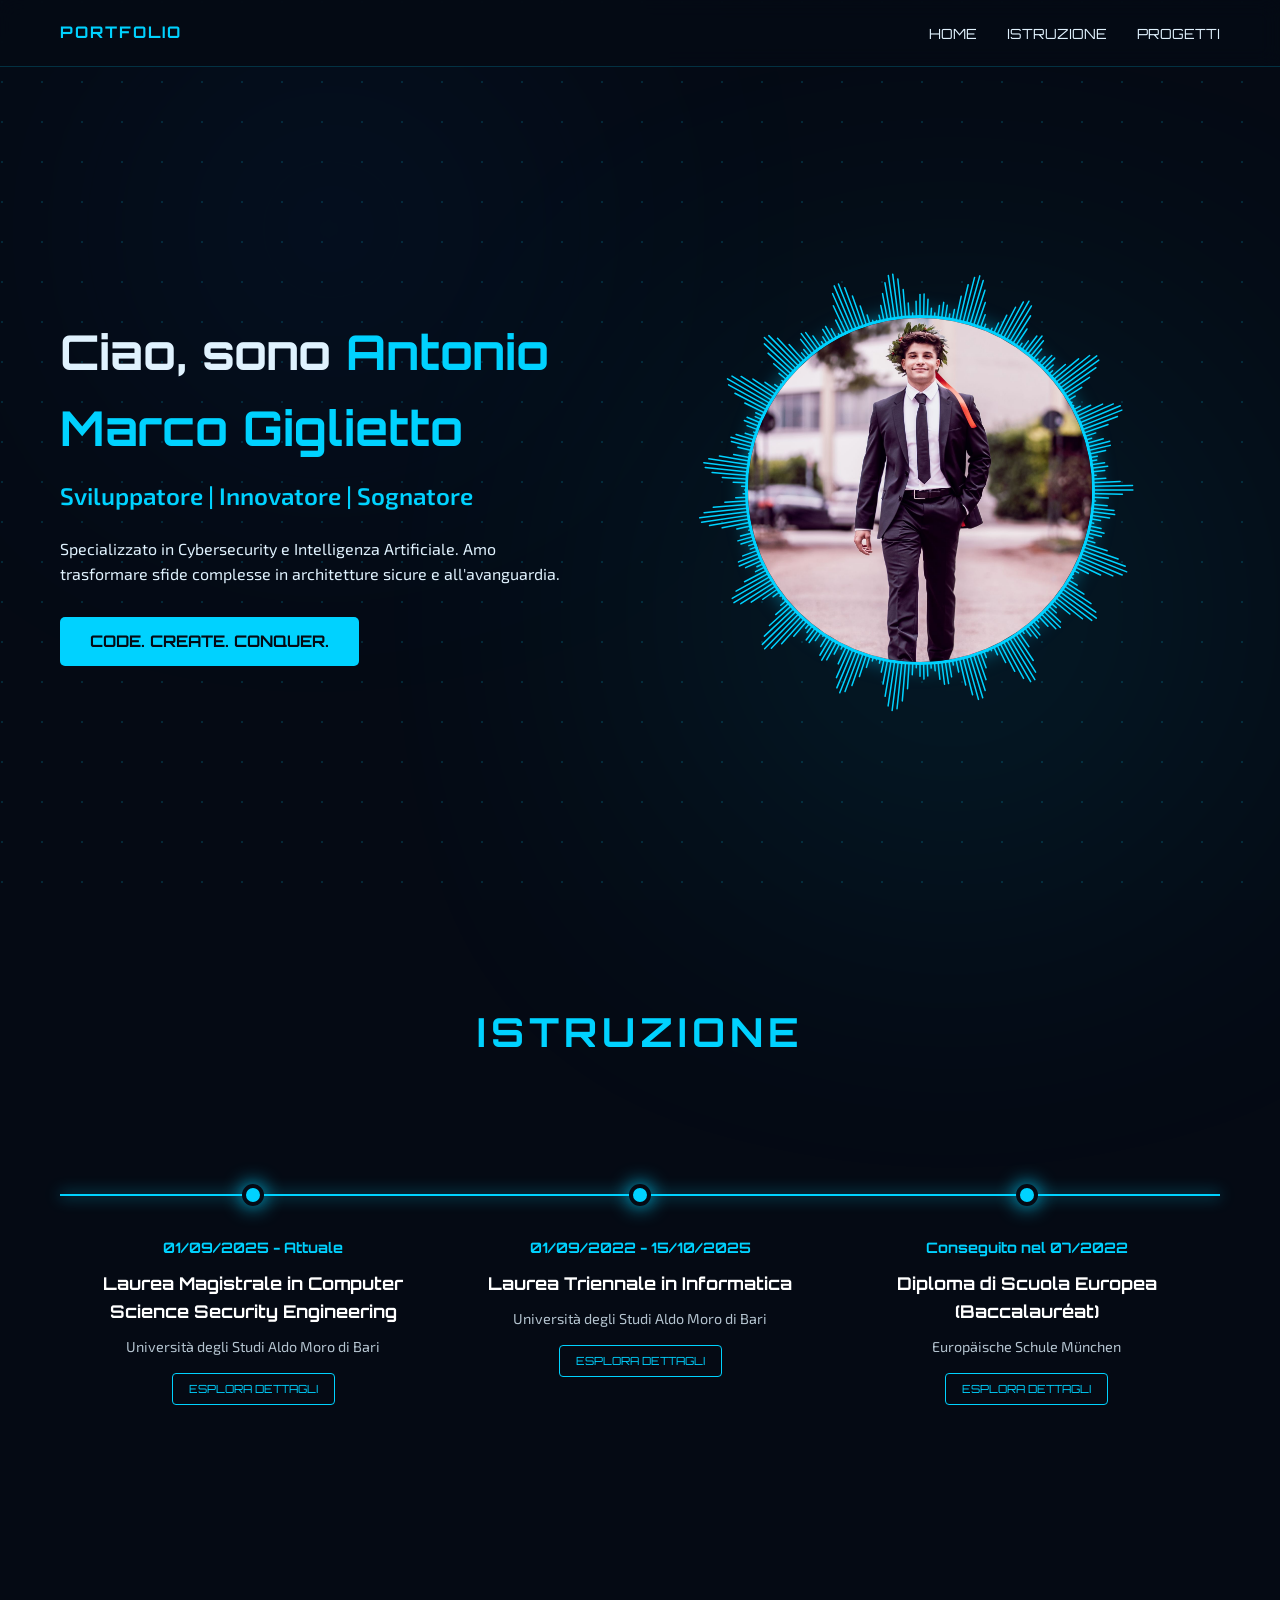
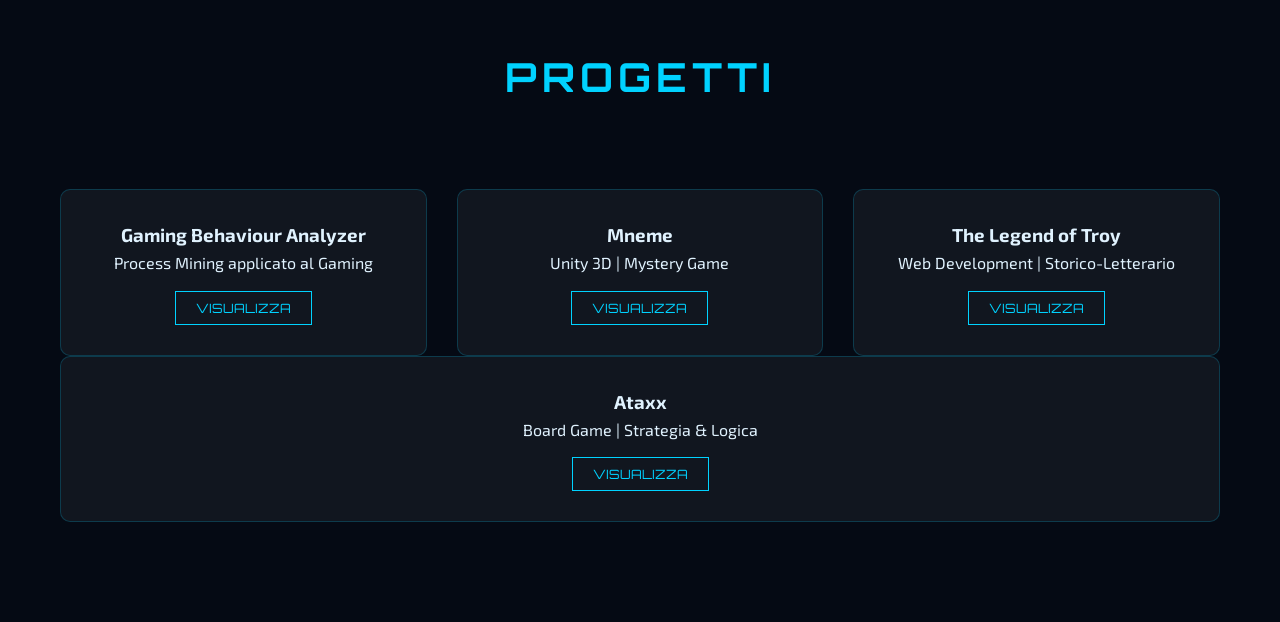
==== index.html @ 24b062e6 "commit logo prova 2" ====
<!DOCTYPE html>
<html lang="it">
<head>
    <meta charset="UTF-8">
    <meta name="viewport" content="width=device-width, initial-scale=1.0">
    <title>Antonio Marco Giglietto | Portfolio</title>

<!-- RIGA DA AGGIUNGERE PER IL LOGO -->
    <link rel="icon" type="image/png" href="favicon.png?v=2">

    <link rel="stylesheet" href="style.css">

<link rel="stylesheet" href="https://cdnjs.cloudflare.com/ajax/libs/font-awesome/6.0.0/css/all.min.css">
</head>
<body>

    <div class="bg-grid"></div>

    <nav class="navbar">
        <div class="nav-container">
            <div class="logo">PORTFOLIO</div>
            <ul>
                <li><a href="#home">Home</a></li>
                <li><a href="#istruzione">Istruzione</a></li>
                <li><a href="#progetti">Progetti</a></li>
            </ul>
        </div>
    </nav>

    <section id="home" class="hero">
        <div class="hero-content">
            <div class="hero-text">
                <h1>Ciao, sono <span class="accent"> Antonio Marco Giglietto </span></h1>
                <p class="tagline">Sviluppatore | Innovatore | Sognatore</p>
                <p class="bio">
                    Specializzato in Cybersecurity e Intelligenza Artificiale. 
                    Amo trasformare sfide complesse in architetture sicure e all'avanguardia.
                </p>
                <a href="#progetti" class="btn-main">CODE. CREATE. CONQUER.</a>
            </div>
            
            <div class="hero-image">
                <div class="jarvis-hud-container">
                    <canvas id="visualizerCanvas"></canvas>
                    <div class="glow-circle-jarvis">
                        <img src="tua-foto.jpg" alt="Foto Profilo">
                    </div>
                </div>
            </div> 
        </div> 
    </section>

    <section id="istruzione" class="section">
        <h2 class="title">Istruzione</h2>
        <div class="timeline-horizontal">
            <div class="timeline-line"></div>

            <div class="timeline-h-item">
                <div class="dot"></div>
                <div class="content">
                    <span class="date">01/09/2025 - Attuale</span>
                    <h3>Laurea Magistrale in Computer Science Security Engineering</h3>
                    <p>Università degli Studi Aldo Moro di Bari</p>
                    <button class="btn-details" onclick="openModal('modal-magistrale')">Esplora dettagli</button>
                </div>
            </div>

            <div class="timeline-h-item">
                <div class="dot"></div>
                <div class="content">
                    <span class="date">01/09/2022 - 15/10/2025</span>
                    <h3>Laurea Triennale in Informatica</h3>
                    <p>Università degli Studi Aldo Moro di Bari</p>
                    <button class="btn-details" onclick="openModal('modal-triennale')">Esplora dettagli</button>
                </div>
            </div>

            <div class="timeline-h-item">
                <div class="dot"></div>
                <div class="content">
                    <span class="date">Conseguito nel 07/2022</span>
                    <h3>Diploma di Scuola Europea (Baccalauréat)</h3>
                    <p>Europäische Schule München</p>
                    <button class="btn-details" onclick="openModal('modal-diploma')">Esplora dettagli</button>
                </div>
            </div>
        </div>
    </section>

    <div id="modal-diploma" class="modal">
    <div class="modal-content">
        <span class="close" onclick="closeModal('modal-diploma')">&times;</span>
        <h2>DIPLOMA DI SCUOLA EUROPEA</h2>
        <p class="school-name">Europäische Schule München (Monaco di Baviera) | 09/2017 - 07/2022</p>
        <div class="modal-body">
            <p>Diploma conseguito presso la <strong>Scuola Europea di Monaco di Baviera</strong>. Questo percorso formativo mi ha permesso di sviluppare un <strong>forte pensiero critico</strong> e ottime capacità di <strong>problem-solving</strong>.</p>
            <p>Ho acquisito un approccio analitico nella risoluzione di problemi complessi e una forte attitudine all'apprendimento continuo, bilanciando competenze <strong>tecnico-scientifiche</strong> e cultura generale.</p>
            
            <p class="voto"><strong>Voto finale:</strong> 74/100</p>
            <p class="livello"><strong>Livello:</strong> 4 EQF</p>
        </div>
    </div>
</div>

<div id="modal-triennale" class="modal">
    <div class="modal-content">
        <span class="close" onclick="closeModal('modal-triennale')">&times;</span>
        <h2 class="accent">LAUREA TRIENNALE IN INFORMATICA</h2>
        <p class="school-name">Università degli Studi Aldo Moro di Bari | 09/2022 - 17/07/2025</p>
        
        <div class="modal-body">
            <p>
                Durante il mio percorso accademico in <strong>Informatica</strong>, ho consolidato un <strong>approccio analitico</strong> e un <strong>pensiero computazionale</strong> orientato all'efficienza e alla risoluzione di problemi complessi. 
            </p>
            <p>
                La formazione mi ha permesso di acquisire competenze verticali su tutto il <strong>ciclo di vita del software</strong> — dalla fase critica di analisi dei requisiti fino al <strong>testing e deployment</strong> — integrando solide basi nella progettazione di <strong>Database</strong> e nella gestione di <strong>infrastrutture di rete</strong>. 
            </p>
            <p>
                Ho sviluppato una forte attitudine al <strong>lavoro di squadra</strong> in contesti progettuali sfidanti, mantenendo sempre un focus rigoroso sulla logica e sulla scalabilità del codice.
            </p>

            <hr style="border: 0; border-top: 1px solid rgba(0, 210, 255, 0.2); margin: 20px 0;">

            <p><strong>Voto finale:</strong> 104/110</p>
            <p><strong>Tesi:</strong> <strong>"Blurred Mind: Simulazione VR degli effetti di alcol e droghe in un ambiente urbano"</strong></p>
            <p><strong>Livello:</strong> 6 EQF</p>
        </div>
    </div>
</div>

<div id="modal-magistrale" class="modal">
    <div class="modal-content">
        <span class="close" onclick="closeModal('modal-magistrale')">&times;</span>
        <h2 class="accent">LAUREA MAGISTRALE IN COMPUTER SCIENCE</h2>
        <p class="school-name">Università degli Studi Aldo Moro di Bari | 09/2025 - In corso</p>
        
        <div class="modal-body">
            <p>
                Attualmente frequento il corso di Laurea Magistrale internazionale in <strong>Computer Science</strong>, con una specializzazione nel curriculum di <strong>Security Engineering</strong>.
            </p>
            <p>Il mio studio si concentra sull'analisi e la mitigazione delle moderne minacce alla <strong>Cybersecurity</strong>, con un focus particolare sullo sviluppo di <strong>software sicuro</strong> "by design".</p>
            <p>
                Sto approfondendo la progettazione di <strong>architetture resilienti</strong> e sistemi di difesa avanzati, integrando metodologie di <strong>analisi del rischio</strong> e l'uso dell'<strong>Intelligenza Artificiale applicata alla sicurezza</strong> (AI for Security) per prevenire attacchi complessi.
            </p>
            <p>
                Il mio obiettivo è tradurre queste competenze accademiche in soluzioni reali, contribuendo alla creazione di ecosistemi digitali <strong>sicuri e affidabili</strong>.
            </p>

            <hr style="border: 0; border-top: 1px solid rgba(0, 210, 255, 0.2); margin: 20px 0;">

            <p><strong>Media attuale:</strong> 27/30</p>
            <p><strong>Curriculum:</strong> Security Engineering</p>
            <p><strong>Livello:</strong> 7 EQF</p>
        </div>
    </div>
</div>

   <section id="progetti" class="section">
        <h2 class="title">Progetti</h2>
        <div class="grid-projects">
            <div class="card">
                <h3>Gaming Behaviour Analyzer</h3>
                <p>Process Mining applicato al Gaming</p>
                <button class="btn-view" onclick="openModal('modal-gaming')">Visualizza</button>
            </div>
            
            
        <div class="card">
    <h3>Mneme</h3>
    <p>Unity 3D | Mystery Game</p>
    <button class="btn-view" onclick="openModal('modal-mneme')">Visualizza</button>
</div>
<!-- NUOVA CARD THE LEGEND OF TROY -->
            <div class="card">
                <h3>The Legend of Troy</h3>
                <p>Web Development | Storico-Letterario</p>
                <button class="btn-view" onclick="openModal('modal-troy')">Visualizza</button>
            </div>
        </div>
<!-- CARD ATAXX -->
            <div class="card">
                <h3>Ataxx</h3>
                <p>Board Game | Strategia & Logica</p>
                <button class="btn-view" onclick="openModal('modal-ataxx')">Visualizza</button>
            </div>
    </section>

    <div id="modal-gaming" class="modal">
        <div class="modal-content">
            <span class="close" onclick="closeModal('modal-gaming')">&times;</span>
            <h2 class="accent">Gaming Behaviour Analyzer</h2>
            <div class="modal-body">
                <p>
                    <strong>Gaming Behaviour Analyzer</strong> è un software analitico progettato per l'estrazione di conoscenza dai log di gioco attraverso tecniche avanzate di <strong>Process Mining</strong>.
                </p>
                <p>
                    Il sistema elabora dataset complessi in formato <strong>CSV</strong>, implementando e confrontando diversi algoritmi di discovery per ricostruire i modelli di comportamento degli utenti:
                </p>
                <ul style="list-style: none; padding-left: 0; margin: 15px 0;">
                    <li>🚀 <strong>Alpha Miner:</strong> per la logica causale di base.</li>
                    <li>🧬 <strong>Inductive Miner:</strong> per garantire modelli strutturati e privi di deadlock.</li>
                    <li>🔍 <strong>Heuristic Miner:</strong> per gestire rumore e frequenze nei dati reali.</li>
                </ul>
                <p>
                    L'applicativo permette di trasformare dati grezzi in flussi decisionali visibili, ottimizzando il game design sulla base dell'evidenza statistica.
                </p>
                
                <hr style="border: 0; border-top: 1px solid rgba(0, 210, 255, 0.1); margin: 20px 0;">
                
                <p style="margin-bottom: 20px;"><strong>Tecnologie:</strong> Python, PM4Py, Pandas, CSV Analysis.</p>
                
                <a href="https://github.com/Tony223892/GamingBehavior_Analyzer" target="_blank" class="btn-main" style="text-decoration: none; display: inline-flex; align-items: center; gap: 10px;">
    <i class="fab fa-github"></i> VEDI SU GITHUB
</a>
            </div>
        </div>
    </div>

    
    <div id="modal-mneme" class="modal">
    <div class="modal-content">
        <span class="close" onclick="closeModal('modal-mneme')">&times;</span>
        <h2 class="accent">Mneme</h2>
        <div class="modal-body">
            <p>
                <strong>Mneme</strong> è un videogioco 3D sviluppato in <strong>Unity</strong> che unisce narrazione mystery e puzzle-solving. 
            </p>
            <p>
                La storia segue le vicende di uno <strong>scienziato che ha misteriosamente perso la memoria</strong>. Per ricostruire i frammenti del suo passato e recuperare i propri ricordi, il protagonista dovrà esplorare diverse stanze, ognuna contenente <strong>mini-giochi e rompicapi</strong> unici da risolvere.
            </p>
            
            <p><strong>Caratteristiche Tecniche:</strong></p>
            <ul style="list-style: none; padding-left: 0; margin: 15px 0;">
                <li>🧠 <strong>Puzzle System:</strong> Logiche di gioco sviluppate interamente in C#.</li>
                <li>🏠 <strong>Ambiente 3D:</strong> Progettazione di stanze interattive con asset personalizzati.</li>
                <li>📖 <strong>Narrativa Immersiva:</strong> Integrazione tra gameplay e progressione della storia.</li>
            </ul>

            <div style="background: rgba(0, 210, 255, 0.05); padding: 15px; border-radius: 8px; margin: 20px 0; border-left: 4px solid var(--accent);">
                <p style="margin: 0; font-size: 0.9em;">
                    <strong>Collaboratori:</strong><br>
                    Sviluppato in team con: <em>Stefano Rosario Alise, Francesca Cataldi e Federica Di Terlizzi</em>.
                </p>
            </div>
            
            <hr style="border: 0; border-top: 1px solid rgba(0, 210, 255, 0.1); margin: 20px 0;">
            
            <p style="margin-bottom: 20px;"><strong>Tecnologie:</strong> Unity, C#, Game Design.</p>
            
            <a href="https://github.com/Tony223892/Mneme" target="_blank" class="btn-main" style="text-decoration: none; display: inline-flex; align-items: center; gap: 10px;">
                <i class="fab fa-github"></i> VEDI SU GITHUB
            </a>
        </div>
    </div>
</div>
<!-- NUOVO MODALE THE LEGEND OF TROY -->
    <div id="modal-troy" class="modal">
        <div class="modal-content">
            <span class="close" onclick="closeModal('modal-troy')">&times;</span>
            <h2 class="accent">The Legend of Troy</h2>
            <div class="modal-body">
                <p>
                    <strong>The Legend of Troy</strong> mette a confronto il racconto epico dell'Iliade con le scoperte archeologiche reali.
                </p>
                <p>
                    Un'analisi dettagliata sulle discrepanze tra il mito di Omero e i fatti storici documentati.
                </p>

                <!-- SEZIONE COLLABORATORI -->
                <div style="background: rgba(0, 210, 255, 0.05); padding: 15px; border-radius: 8px; margin: 20px 0; border-left: 4px solid var(--accent);">
                    <p style="margin: 0; font-size: 0.9em;">
                        <strong>Collaboratori:</strong><br>
                        Sviluppato in team con: <em>Stefano Rosario Alise, Francesca Cataldi e Federica Di Terlizzi</em>.
                    </p>
                </div>

                <hr style="border: 0; border-top: 1px solid rgba(0, 210, 255, 0.1); margin: 20px 0;">
                
                <p style="margin-bottom: 20px;"><strong>Tecnologie:</strong> HTML5, CSS3, JavaScript.</p>
                
                <a href="https://github.com/Tony223892/The-Legend-Of-Troy" target="_blank" class="btn-main" style="text-decoration: none; display: inline-flex; align-items: center; gap: 10px;">
                    <i class="fab fa-github"></i> VEDI SU GITHUB
                </a>
            </div>
        </div>
    </div>
    <!-- MODALE ATAXX -->
    <div id="modal-ataxx" class="modal">
        <div class="modal-content">
            <span class="close" onclick="closeModal('modal-ataxx')">&times;</span>
            <h2 class="accent">Ataxx</h2>
            <div class="modal-body">
                <p>
                    <strong>Ataxx</strong> è la trasposizione digitale del celebre gioco da tavolo di strategia astratta, focalizzato sulla conquista del territorio e sulla conversione delle pedine avversarie.
                </p>
                <p>
                    Il progetto implementa le regole classiche di movimento (clonazione e salto) e una logica di gioco fluida, mettendo alla prova le abilità tattiche del giocatore contro un avversario.
                </p>

                <div style="background: rgba(0, 210, 255, 0.05); padding: 15px; border-radius: 8px; margin: 20px 0; border-left: 4px solid var(--accent);">
                    <p style="margin: 0; font-size: 0.9em;">
                        <strong>Collaboratori:</strong><br>
                        Sviluppato in team con: <em>Stefano Rosario Alise, Achille Carbonara, Alex Longo, Angelo Bellissimo, Michele Bruno e Federico Di Punzio</em>.
                    </p>
                </div>

                <hr style="border: 0; border-top: 1px solid rgba(0, 210, 255, 0.1); margin: 20px 0;">
                
                <p style="margin-bottom: 20px;"><strong>Tecnologie:</strong> Java / C# (o la tecnologia che hai usato), Game Logic, UI Design.</p>
                
                <a href="https://github.com/Tony223892/Ataxx" target="_blank" class="btn-main" style="text-decoration: none; display: inline-flex; align-items: center; gap: 10px;">
                    <i class="fab fa-github"></i> VEDI SU GITHUB
                </a>
            </div>
        </div>
    </div>
    <script src="script.js"></script>

</body>
</html>
---- style.css ----
/* Font Futuristi */
@import url('https://fonts.googleapis.com/css2?family=Orbitron:wght@400;700&family=Exo+2:wght@300;400;600&display=swap');

:root {
    --bg-color: #050a14;
    --neon-blue: #00d2ff;
    --deep-blue: #00458b;
    --text-color: #e0f2fe;
}

* {
    margin: 0;
    padding: 0;
    box-sizing: border-box;
}

body {
    background-color: var(--bg-color);
    color: var(--text-color);
    font-family: 'Exo 2', sans-serif;
    line-height: 1.6;
    overflow-x: hidden;
    scroll-behavior: smooth;
}

/* Griglia di sfondo futuristica */
.bg-grid {
    position: fixed;
    top: 0; left: 0;
    width: 100%; height: 100%;
    z-index: -1;
    background-color: var(--bg-color);
    background-image: radial-gradient(circle at 2px 2px, rgba(0, 210, 255, 0.15) 1px, transparent 0);
    background-size: 40px 40px;
}

.bg-grid::before {
    content: "";
    position: absolute;
    top: 10%; left: 15%;
    width: 300px; height: 300px;
    background: var(--deep-blue);
    filter: blur(150px);
    border-radius: 30% 70% 70% 30% / 30% 30% 70% 70%;
    opacity: 0.3;
    animation: float 20s infinite alternate;
}

.bg-grid::after {
    content: "";
    position: absolute;
    bottom: 10%; right: 10%;
    width: 400px; height: 400px;
    background: #00d2ff;
    filter: blur(180px);
    border-radius: 50%;
    opacity: 0.2;
    animation: float 15s infinite alternate-reverse;
}

@keyframes float {
    from { transform: translate(0, 0) rotate(0deg); }
    to { transform: translate(50px, 100px) rotate(20deg); }
}

/* Navbar */
.navbar {
    position: fixed;
    top: 0; width: 100%;
    padding: 20px 0;
    background: rgba(5, 10, 20, 0.9);
    backdrop-filter: blur(10px);
    border-bottom: 1px solid rgba(0, 210, 255, 0.2);
    z-index: 1000;
}

.nav-container {
    max-width: 1200px;
    margin: 0 auto;
    display: flex;
    justify-content: space-between;
    align-items: center;
    padding: 0 20px;
}

.logo {
    font-family: 'Orbitron', sans-serif;
    font-weight: bold;
    color: var(--neon-blue);
    letter-spacing: 2px;
}

.navbar ul {
    display: flex;
    list-style: none;
    gap: 30px;
}

.navbar a {
    text-decoration: none;
    color: var(--text-color);
    font-size: 14px;
    text-transform: uppercase;
    font-family: 'Orbitron', sans-serif;
    transition: 0.3s;
}

.navbar a:hover {
    color: var(--neon-blue);
    text-shadow: 0 0 10px var(--neon-blue);
}

/* Hero Section */
.hero {
    min-height: 100vh;
    display: flex;
    align-items: center;
    justify-content: center;
    padding-top: 80px;
}

.hero-content {
    max-width: 1200px;
    display: flex;
    align-items: center;
    gap: 50px;
    padding: 0 20px;
}

.hero-text { flex: 1; }

.hero-text h1 {
    font-family: 'Orbitron', sans-serif;
    font-size: 3rem;
    margin-bottom: 10px;
}

.accent { color: var(--neon-blue); }

.tagline {
    font-size: 1.5rem;
    color: var(--neon-blue);
    margin-bottom: 20px;
    font-weight: 600;
}

.btn-main {
    display: inline-block;
    margin-top: 30px;
    padding: 12px 30px;
    background: var(--neon-blue);
    color: var(--bg-color);
    text-decoration: none;
    font-family: 'Orbitron', sans-serif;
    font-weight: bold;
    border-radius: 5px;
    transition: 0.3s;
}

.btn-main:hover {
    box-shadow: 0 0 20px var(--neon-blue);
    transform: scale(1.05);
}

.hero-image {
    flex: 1;
    display: flex;
    justify-content: center;
    align-items: center;
    position: relative;
}

.jarvis-hud-container {
    position: relative;
    width: 600px;
    height: 600px;
    display: flex;
    justify-content: center;
    align-items: center;
}

#visualizerCanvas {
    position: absolute;
    top: 50%;
    left: 50%;
    transform: translate(-50%, -50%);
    width: 700px !important;
    height: 700px !important;
    z-index: 5;
    pointer-events: none;
    display: block !important;
    background: transparent !important;
}

.glow-circle-jarvis {
    width: 350px;
    height: 350px;
    border-radius: 50%;
    border: 3px solid #00d2ff;
    position: relative;
    z-index: 10;
    overflow: hidden;
    background: #050a14;
    box-shadow: 0 0 20px rgba(0, 210, 255, 0.5);
}

.glow-circle-jarvis img {
    width: 100%;
    height: 100%;
    object-fit: cover;
}

/* --- SEZIONE TIMELINE ORIZZONTALE --- */

.section {
    padding: 100px 20px;
    max-width: 1200px;
    margin: 0 auto;
}

.title {
    font-family: 'Orbitron', sans-serif;
    text-align: center;
    margin-bottom: 80px;
    font-size: 2.5rem;
    color: var(--neon-blue);
    text-transform: uppercase;
    letter-spacing: 5px;
}

.timeline-horizontal {
    display: flex;
    justify-content: space-between;
    align-items: flex-start;
    position: relative;
    padding: 40px 0;
}

/* Linea continua azzurra */
.timeline-line {
    position: absolute;
    top: 50px; /* Al centro del pallino */
    left: 0;
    width: 100%;
    height: 2px;
    background: var(--neon-blue);
    box-shadow: 0 0 15px var(--neon-blue);
    z-index: 1;
}

.timeline-h-item {
    position: relative;
    flex: 1;
    display: flex;
    flex-direction: column;
    align-items: center;
    z-index: 2;
}

/* Pallino luminoso */
.timeline-h-item .dot {
    width: 22px;
    height: 22px;
    background: var(--neon-blue);
    border: 4px solid var(--bg-color);
    border-radius: 50%;
    box-shadow: 0 0 20px var(--neon-blue);
    margin-bottom: 30px;
    transition: 0.3s;
}

.timeline-h-item:hover .dot {
    transform: scale(1.3);
    box-shadow: 0 0 30px var(--neon-blue);
}

/* Contenuto testuale */
.timeline-h-item .content {
    text-align: center;
    padding: 0 15px;
}

.timeline-h-item .date {
    display: block;
    color: var(--neon-blue);
    font-family: 'Orbitron', sans-serif;
    font-weight: bold;
    font-size: 0.9rem;
    margin-bottom: 10px;
}

.timeline-h-item h3 {
    font-family: 'Orbitron', sans-serif;
    color: #fff;
    font-size: 1.1rem;
    margin-bottom: 10px;
}

.timeline-h-item p {
    font-size: 0.9rem;
    opacity: 0.8;
    margin-bottom: 15px;
}

/* Pulsante Visualizza Dettagli */
.btn-details {
    background: transparent;
    border: 1px solid var(--neon-blue);
    color: var(--neon-blue);
    padding: 8px 16px;
    border-radius: 4px;
    cursor: pointer;
    font-family: 'Orbitron', sans-serif;
    font-size: 0.7rem;
    text-transform: uppercase;
    transition: 0.3s;
}

.btn-details:hover {
    background: var(--neon-blue);
    color: var(--bg-color);
    box-shadow: 0 0 15px var(--neon-blue);
}

/* --- PROGETTI --- */

.grid-projects {
    display: grid;
    grid-template-columns: repeat(auto-fit, minmax(300px, 1fr));
    gap: 30px;
}

.card {
    background: rgba(255, 255, 255, 0.05);
    border: 1px solid rgba(0, 210, 255, 0.2);
    padding: 30px;
    border-radius: 10px;
    text-align: center;
    transition: 0.3s;
}

.card:hover {
    border-color: var(--neon-blue);
    box-shadow: 0 0 15px rgba(0, 210, 255, 0.3);
    transform: translateY(-5px);
}

.btn-view {
    margin-top: 15px;
    padding: 8px 20px;
    background: transparent;
    border: 1px solid var(--neon-blue);
    color: var(--neon-blue);
    cursor: pointer;
    font-family: 'Orbitron', sans-serif;
    text-transform: uppercase;
    font-size: 0.8rem;
}

.btn-view:hover {
    background: var(--neon-blue);
    color: var(--bg-color);
}

/* --- STILE MODALE AVANZATO (Bagliore Blu) --- */

.modal {
    display: none; 
    position: fixed;
    z-index: 9999;
    left: 0; top: 0;
    width: 100%; height: 100%;
    /* Sfondo scuro e sfocatura estrema, come nell'esempio */
    background-color: rgba(5, 10, 20, 0.85); 
    backdrop-filter: blur(15px); /* Sfoca molto lo sfondo del sito */
}

.modal-content {
    background-color: #070f1a;
    margin: 5% auto; /* Diminuito il margine superiore per dare più spazio */
    padding: 30px;
    border: 1px solid var(--neon-blue);
    width: 60%;
    max-width: 800px;
    border-radius: 15px;
    box-shadow: 0 0 30px rgba(0, 210, 255, 0.2);
    position: relative;
    
    /* AGGIUNGI QUESTE RIGHE */
    height: auto;          /* Altezza si adatta al contenuto */
    max-height: 90vh;      /* Evita che esca dallo schermo se il testo è troppo lungo */
    overflow-y: auto;      /* Se il testo è troppo lungo, crea una scrollbar interna alla card */
}

/* Titolo Neon Intenso */
.modal-content h2 {
    font-family: 'Orbitron', sans-serif;
    font-size: 1.9rem;
    margin-bottom: 12px;
    text-transform: uppercase;
    letter-spacing: 1px;
    color: #fff; /* Bianco puro per il cuore del titolo */
    text-shadow: 0 0 10px var(--neon-blue); /* Effetto neon sul titolo */
}

/* Sottotitolo (Nome Scuola e Date) */
.school-name {
    color: var(--neon-blue); /* Il tuo blu acceso */
    font-weight: 600;
    margin-bottom: 30px;
    opacity: 0.9;
}

/* Corpo del testo */
.modal-body {
    line-height: 1.8;
}

.modal-body p {
    margin-bottom: 20px;
    font-size: 0.95rem;
}

/* --- LE EVIDENZIAZIONI ACCESE NEL TESTO --- */
/* Nel tuo HTML dovrai racchiudere le parole da accendere tra <strong>...</strong> */
.modal-body strong {
    color: var(--neon-blue); /* Blu acceso */
    text-shadow: 0 0 8px rgba(0, 210, 255, 0.6); /* Piccolo bagliore sulle parole evidenziate */
    font-weight: 600;
}

/* Voto e Livello più definiti */
.voto, .livello {
    margin-top: 25px;
    font-size: 0.9rem;
}

/* Tasto di chiusura stilizzato (X) */
.close {
    position: absolute;
    right: 25px; top: 15px;
    color: var(--neon-blue);
    font-size: 30px;
    font-weight: bold;
    cursor: pointer;
    transition: 0.3s;
}

.close:hover {
    color: #fff;
    text-shadow: 0 0 15px var(--neon-blue);
}

.btn-github {
    display: inline-block;
    margin-top: 20px;
    padding: 10px 25px;
    background: var(--neon-blue);
    color: #000;
    text-decoration: none;
    font-weight: bold;
    font-family: 'Orbitron', sans-serif;
    border-radius: 5px;
    transition: 0.3s;
}

.btn-github:hover {
    box-shadow: 0 0 20px var(--neon-blue);
}

/* Responsive Mobile per Timeline */
@media (max-width: 768px) {
    .timeline-horizontal {
        flex-direction: column;
        padding-left: 40px;
    }
    .timeline-line {
        width: 2px;
        height: 100%;
        left: 50px; /* Allineato verticalmente al centro del pallino */
        top: 0;
    }
    .timeline-h-item {
        flex-direction: row;
        align-items: center;
        margin-bottom: 40px;
        text-align: left;
    }
    .timeline-h-item .dot {
        margin-bottom: 0;
        margin-right: 20px;
    }
    .timeline-h-item .content {
        text-align: left;
        padding: 0;
    }
    /* Stile Modali */
.modal {
    display: none; 
    position: fixed;
    z-index: 9999;
    left: 0; top: 0;
    width: 100%; height: 100%;
    background-color: rgba(5, 10, 20, 0.9); /* Sfondo scuro semitrasparente */
    backdrop-filter: blur(10px);
}

.modal-content {
    background-color: #0a1220;
    margin: 10% auto;
    padding: 40px;
    border: 1px solid var(--neon-blue);
    width: 60%;
    max-width: 800px;
    border-radius: 20px;
    box-shadow: 0 0 40px rgba(0, 210, 255, 0.2);
    position: relative;
    font-family: 'Exo 2', sans-serif;
}

.modal-content h2 {
    font-family: 'Orbitron', sans-serif;
    font-size: 1.8rem;
    margin-bottom: 10px;
}

.school-name {
    color: var(--neon-blue);
    font-weight: 600;
    margin-bottom: 25px;
}

.modal-body p {
    margin-bottom: 15px;
    color: var(--text-color);
    line-height: 1.8;
}

.close {
    position: absolute;
    right: 20px; top: 15px;
    color: var(--neon-blue);
    font-size: 28px;
    font-weight: bold;
    cursor: pointer;
}

.close:hover {
    color: #fff;
    text-shadow: 0 0 10px var(--neon-blue);
}
}
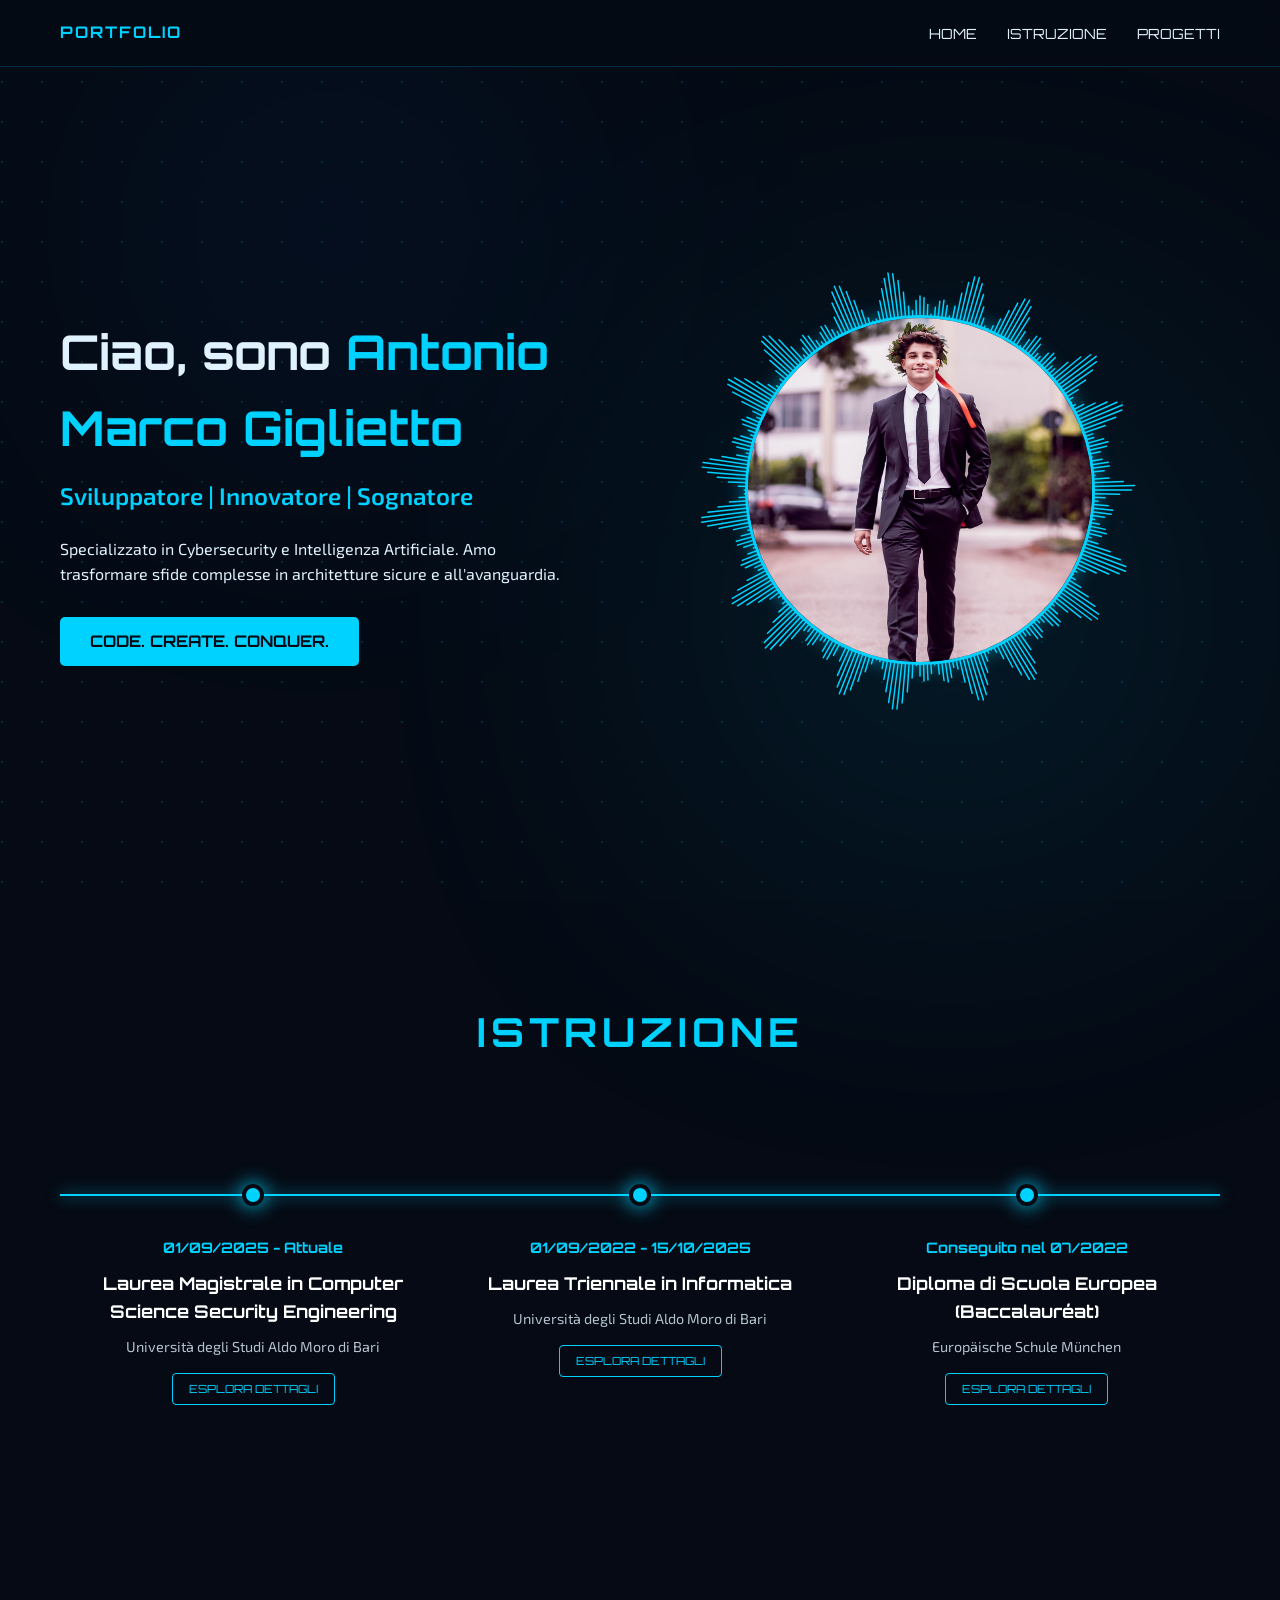
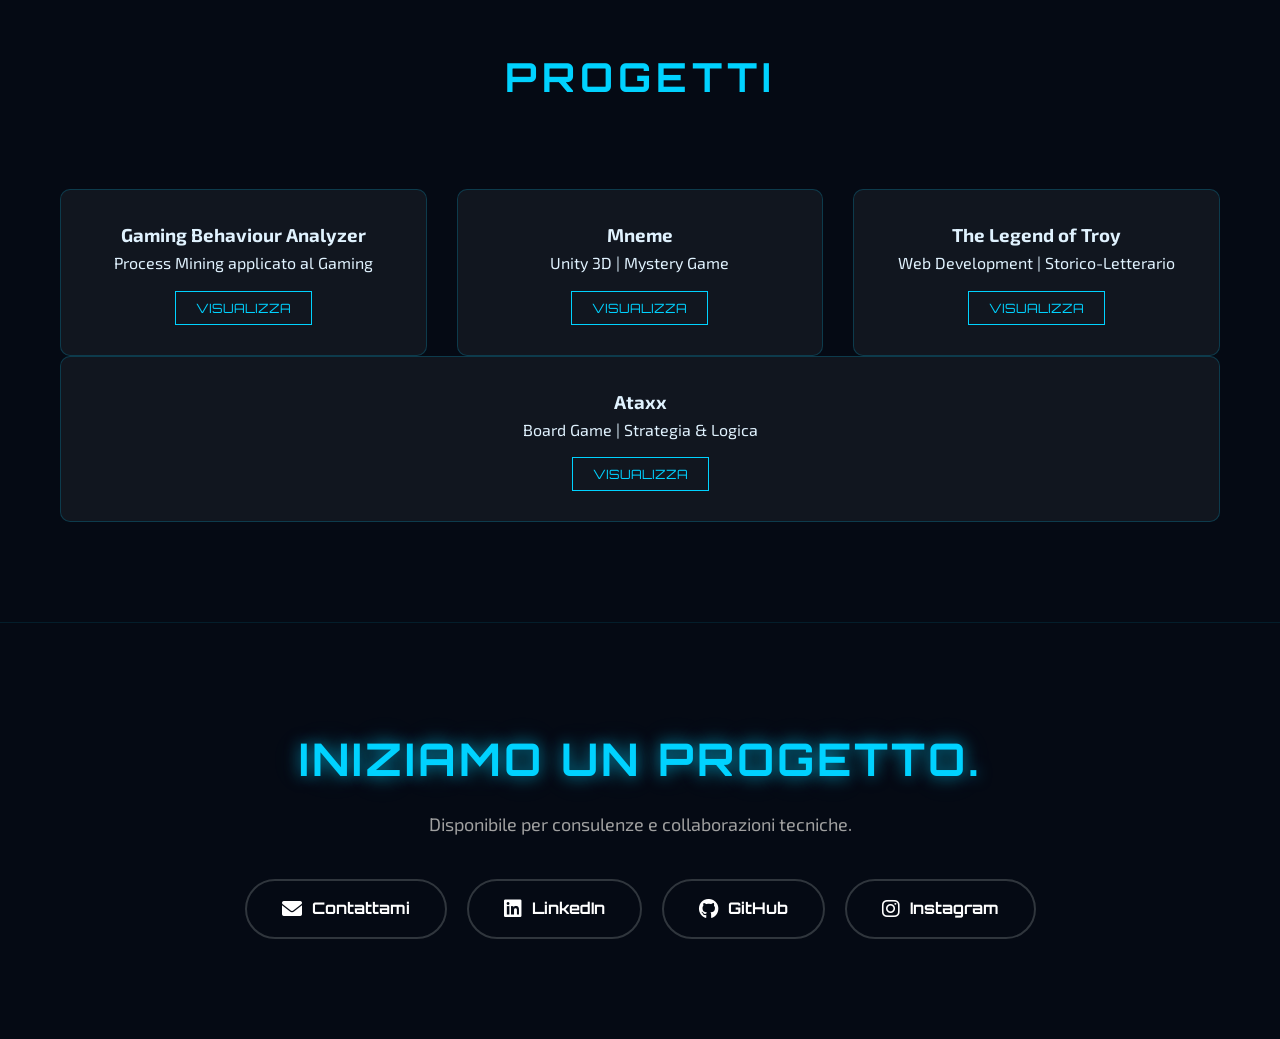
==== commit 85152e94: "commit sito aggiornamento contatti" ====
--- a/index.html
+++ b/index.html
@@ -314,6 +314,29 @@
             </div>
         </div>
     </div>
+    <section id="contact" class="contact-section">
+    <h2><span class="accent-blue">Iniziamo un Progetto.</span></h2>
+    <p>Disponibile per consulenze e collaborazioni tecniche.</p>
+    
+    
+    <div class="contact-buttons">
+        <a href="mailto:a.giglietto@studenti.uniba.it" class="btn-main-contact">
+    <i class="fas fa-envelope"></i> Contattami
+        </a>
+        
+        <a href="https://www.linkedin.com/in/antonio-marco-giglietto-a373ba358" target="_blank" class="btn-social">
+            <i class="fab fa-linkedin"></i> LinkedIn
+        </a>
+        
+        <a href="https://github.com/Tony223892" target="_blank" class="btn-social">
+            <i class="fab fa-github"></i> GitHub
+        </a>
+        
+        <a href="https://www.instagram.com/antogig_/" target="_blank" class="btn-social">
+            <i class="fab fa-instagram"></i> Instagram
+        </a>
+    </div>
+</section>
     <script src="script.js"></script>
 
 </body>
--- a/style.css
+++ b/style.css
@@ -477,7 +477,7 @@
     .timeline-line {
         width: 2px;
         height: 100%;
-        left: 50px; /* Allineato verticalmente al centro del pallino */
+        left: 50px;
         top: 0;
     }
     .timeline-h-item {
@@ -494,59 +494,84 @@
         text-align: left;
         padding: 0;
     }
-    /* Stile Modali */
-.modal {
-    display: none; 
-    position: fixed;
-    z-index: 9999;
-    left: 0; top: 0;
-    width: 100%; height: 100%;
-    background-color: rgba(5, 10, 20, 0.9); /* Sfondo scuro semitrasparente */
-    backdrop-filter: blur(10px);
-}
-
-.modal-content {
-    background-color: #0a1220;
-    margin: 10% auto;
-    padding: 40px;
-    border: 1px solid var(--neon-blue);
-    width: 60%;
-    max-width: 800px;
-    border-radius: 20px;
-    box-shadow: 0 0 40px rgba(0, 210, 255, 0.2);
-    position: relative;
+} /* <--- QUESTA PARENTESI MANCAVA E BLOCCAVA TUTTO */
+
+/* SEZIONE CONTATTI */
+.contact-section {
+    padding: 100px 20px;
+    text-align: center;
+    background-color: transparent; 
+    border-top: 1px solid rgba(0, 210, 255, 0.1);
+}
+
+.contact-section h2 {
+    font-family: 'Orbitron', sans-serif; /* Font futuristico */
+    font-size: 45px;
+    color: #ffffff;
+    margin-bottom: 15px;
+    text-transform: uppercase;
+    letter-spacing: 2px;
+}
+
+.contact-section h2 .accent-blue {
+    color: #00d2ff; /* Il tuo blu futuristico */
+    text-shadow: 0 0 15px rgba(0, 210, 255, 0.6), 0 0 30px rgba(0, 210, 255, 0.2);
+    font-family: 'Orbitron', sans-serif;
+    letter-spacing: 3px;
+    text-transform: uppercase;
+}
+
+.contact-section p {
     font-family: 'Exo 2', sans-serif;
-}
-
-.modal-content h2 {
-    font-family: 'Orbitron', sans-serif;
-    font-size: 1.8rem;
-    margin-bottom: 10px;
-}
-
-.school-name {
-    color: var(--neon-blue);
-    font-weight: 600;
-    margin-bottom: 25px;
-}
-
-.modal-body p {
-    margin-bottom: 15px;
-    color: var(--text-color);
-    line-height: 1.8;
-}
-
-.close {
-    position: absolute;
-    right: 20px; top: 15px;
-    color: var(--neon-blue);
-    font-size: 28px;
+    color: #a0a0a0;
+    font-size: 18px;
+    margin-bottom: 40px;
+}
+
+.contact-buttons {
+    display: flex;
+    justify-content: center;
+    gap: 20px;
+    flex-wrap: wrap;
+}
+
+/* Stile base per TUTTI i bottoni (Contattami e Social) */
+.btn-main-contact, .btn-social {
+    background-color: transparent; /* Sfondo trasparente di base */
+    color: #ffffff !important;
+    padding: 15px 35px;
+    border-radius: 50px;
+    text-decoration: none;
+    font-family: 'Orbitron', sans-serif;
+    font-size: 16px;
     font-weight: bold;
-    cursor: pointer;
-}
-
-.close:hover {
-    color: #fff;
-    text-shadow: 0 0 10px var(--neon-blue);
-}
+    display: flex;
+    align-items: center;
+    gap: 10px;
+    border: 2px solid #30363d; /* Bordo scuro di base */
+    transition: all 0.4s ease; /* Transizione fluida */
+}
+
+/* EFFETTO HOVER: Quando passi il cursore */
+
+/* Hover specifico per Contattami */
+.btn-main-contact:hover {
+    background-color: #00d2ff;
+    color: #050a14 !important;
+    border-color: #00d2ff;
+    box-shadow: 0 0 25px rgba(0, 210, 255, 0.6);
+    transform: translateY(-3px);
+}
+
+/* Hover per i Social */
+.btn-social:hover {
+    border-color: #00d2ff;
+    color: #00d2ff !important;
+    box-shadow: 0 0 15px rgba(0, 210, 255, 0.3);
+    transform: translateY(-3px);
+}
+
+/* Icone */
+.contact-buttons i {
+    font-size: 20px;
 }
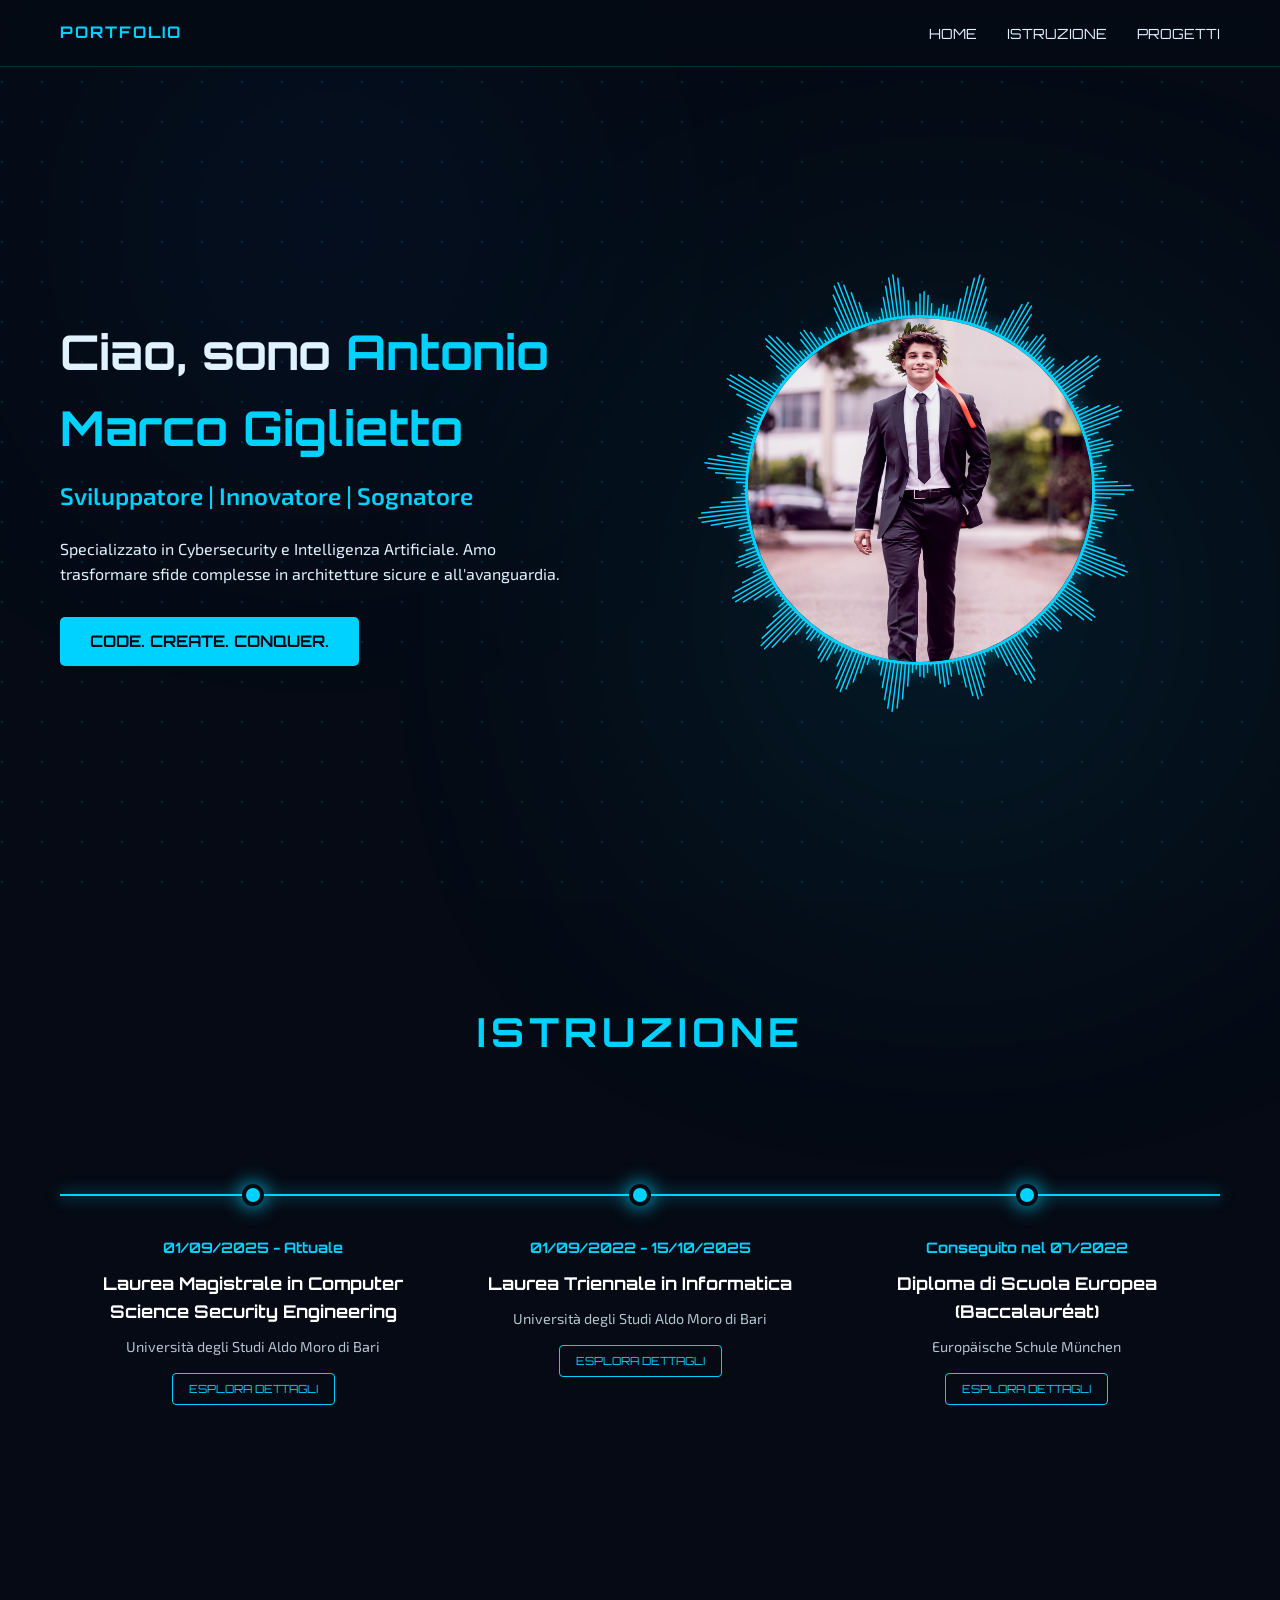
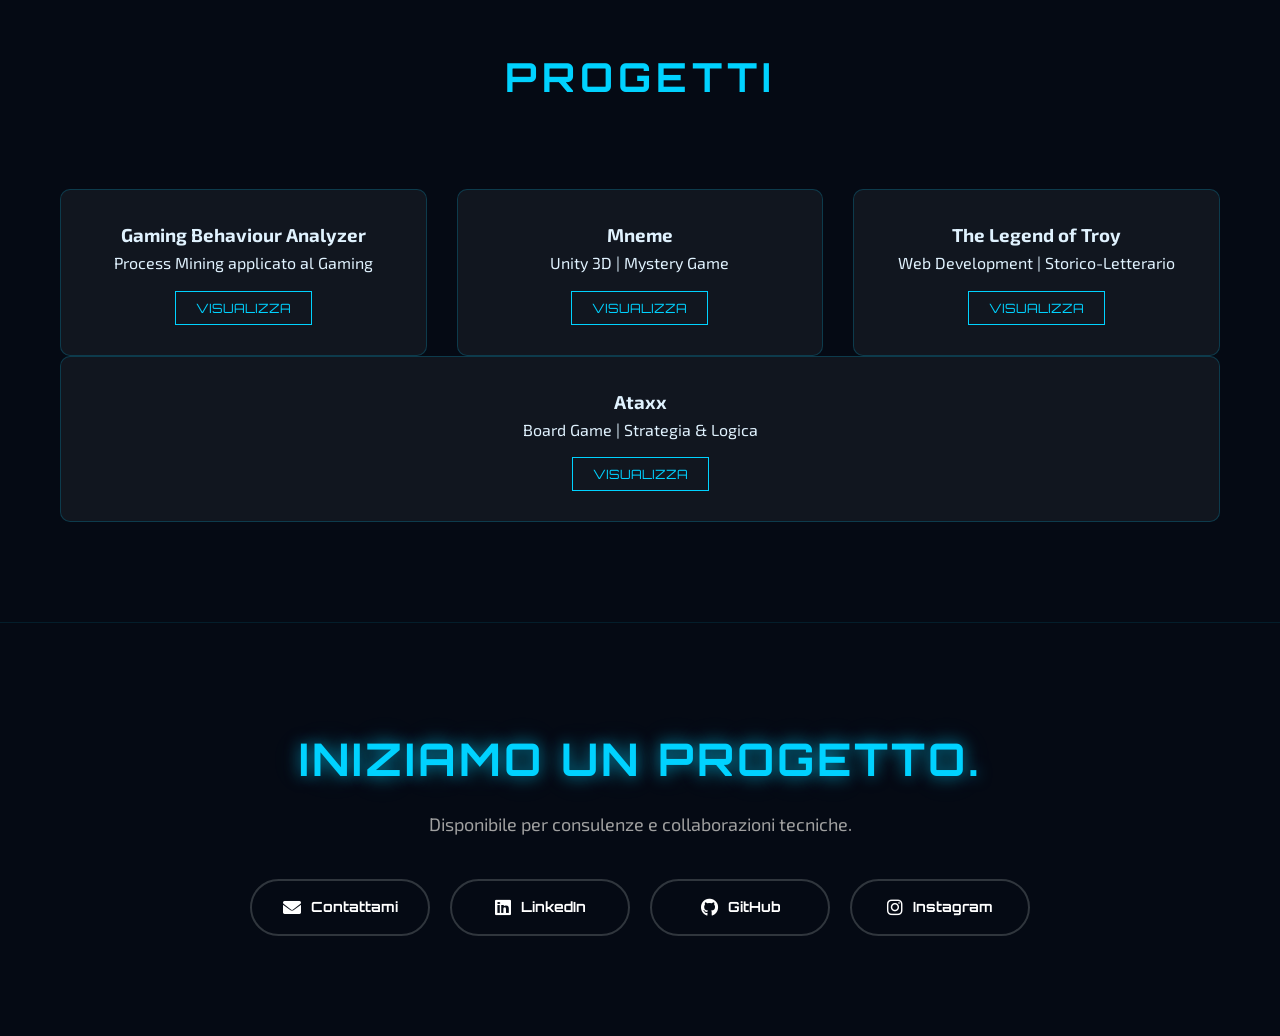
==== commit ab3934bd: "commit aggiornamento per contatti" ====
--- a/index.html
+++ b/index.html
@@ -5,7 +5,7 @@
     <meta name="viewport" content="width=device-width, initial-scale=1.0">
     <title>Antonio Marco Giglietto | Portfolio</title>
 
-<!-- RIGA DA AGGIUNGERE PER IL LOGO -->
+    <!-- RIGA DA AGGIUNGERE PER IL LOGO -->
     <link rel="icon" type="image/png" href="favicon.png?v=2">
 
     <link rel="stylesheet" href="style.css">
--- a/style.css
+++ b/style.css
@@ -496,16 +496,22 @@
     }
 } /* <--- QUESTA PARENTESI MANCAVA E BLOCCAVA TUTTO */
 
-/* SEZIONE CONTATTI */
+/* =========================================
+   SEZIONE CONTATTI - FIX DEFINITIVO
+   ========================================= */
+
 .contact-section {
     padding: 100px 20px;
     text-align: center;
     background-color: transparent; 
     border-top: 1px solid rgba(0, 210, 255, 0.1);
+    clear: both; /* Pulisce eventuali float precedenti */
+    width: 100%;
+    display: block;
 }
 
 .contact-section h2 {
-    font-family: 'Orbitron', sans-serif; /* Font futuristico */
+    font-family: 'Orbitron', sans-serif;
     font-size: 45px;
     color: #ffffff;
     margin-bottom: 15px;
@@ -513,12 +519,12 @@
     letter-spacing: 2px;
 }
 
+/* Colore futuristico blu per il titolo */
 .contact-section h2 .accent-blue {
-    color: #00d2ff; /* Il tuo blu futuristico */
+    color: #00d2ff !important; 
     text-shadow: 0 0 15px rgba(0, 210, 255, 0.6), 0 0 30px rgba(0, 210, 255, 0.2);
     font-family: 'Orbitron', sans-serif;
     letter-spacing: 3px;
-    text-transform: uppercase;
 }
 
 .contact-section p {
@@ -528,50 +534,69 @@
     margin-bottom: 40px;
 }
 
+/* Contenitore Bottoni: Flexbox per allineamento perfetto */
 .contact-buttons {
     display: flex;
     justify-content: center;
+    align-items: center;
     gap: 20px;
     flex-wrap: wrap;
-}
-
-/* Stile base per TUTTI i bottoni (Contattami e Social) */
+    max-width: 1200px;
+    margin: 0 auto;
+}
+
+/* Stile base per bottoni (Sfondo trasparente di base) */
 .btn-main-contact, .btn-social {
-    background-color: transparent; /* Sfondo trasparente di base */
+    background-color: transparent !important; 
     color: #ffffff !important;
-    padding: 15px 35px;
+    padding: 15px 30px;
     border-radius: 50px;
     text-decoration: none;
     font-family: 'Orbitron', sans-serif;
-    font-size: 16px;
+    font-size: 14px;
     font-weight: bold;
     display: flex;
     align-items: center;
+    justify-content: center;
     gap: 10px;
-    border: 2px solid #30363d; /* Bordo scuro di base */
-    transition: all 0.4s ease; /* Transizione fluida */
-}
-
-/* EFFETTO HOVER: Quando passi il cursore */
-
-/* Hover specifico per Contattami */
+    border: 2px solid #30363d;
+    transition: all 0.3s ease-in-out;
+    min-width: 180px; /* Rende i bottoni uniformi */
+}
+
+/* --- EFFETTI HOVER (Solo al passaggio del mouse) --- */
+
+/* Hover Contattami: diventa blu pieno */
 .btn-main-contact:hover {
-    background-color: #00d2ff;
+    background-color: #00d2ff !important;
     color: #050a14 !important;
-    border-color: #00d2ff;
+    border-color: #00d2ff !important;
     box-shadow: 0 0 25px rgba(0, 210, 255, 0.6);
-    transform: translateY(-3px);
-}
-
-/* Hover per i Social */
+    transform: translateY(-5px);
+}
+
+/* Hover Social: solo bordo e testo si illuminano */
 .btn-social:hover {
-    border-color: #00d2ff;
+    border-color: #00d2ff !important;
     color: #00d2ff !important;
+    background-color: rgba(0, 210, 255, 0.05) !important;
     box-shadow: 0 0 15px rgba(0, 210, 255, 0.3);
-    transform: translateY(-3px);
-}
-
-/* Icone */
+    transform: translateY(-5px);
+}
+
+/* Fix Icone */
 .contact-buttons i {
-    font-size: 20px;
+    font-size: 18px;
+    pointer-events: none; /* Evita che l'icona disturbi il click */
+}
+
+/* Responsive: bottoni impilati su schermi piccoli */
+@media (max-width: 600px) {
+    .contact-buttons {
+        flex-direction: column;
+        width: 100%;
+    }
+    .btn-main-contact, .btn-social {
+        width: 90%;
+    }
 }
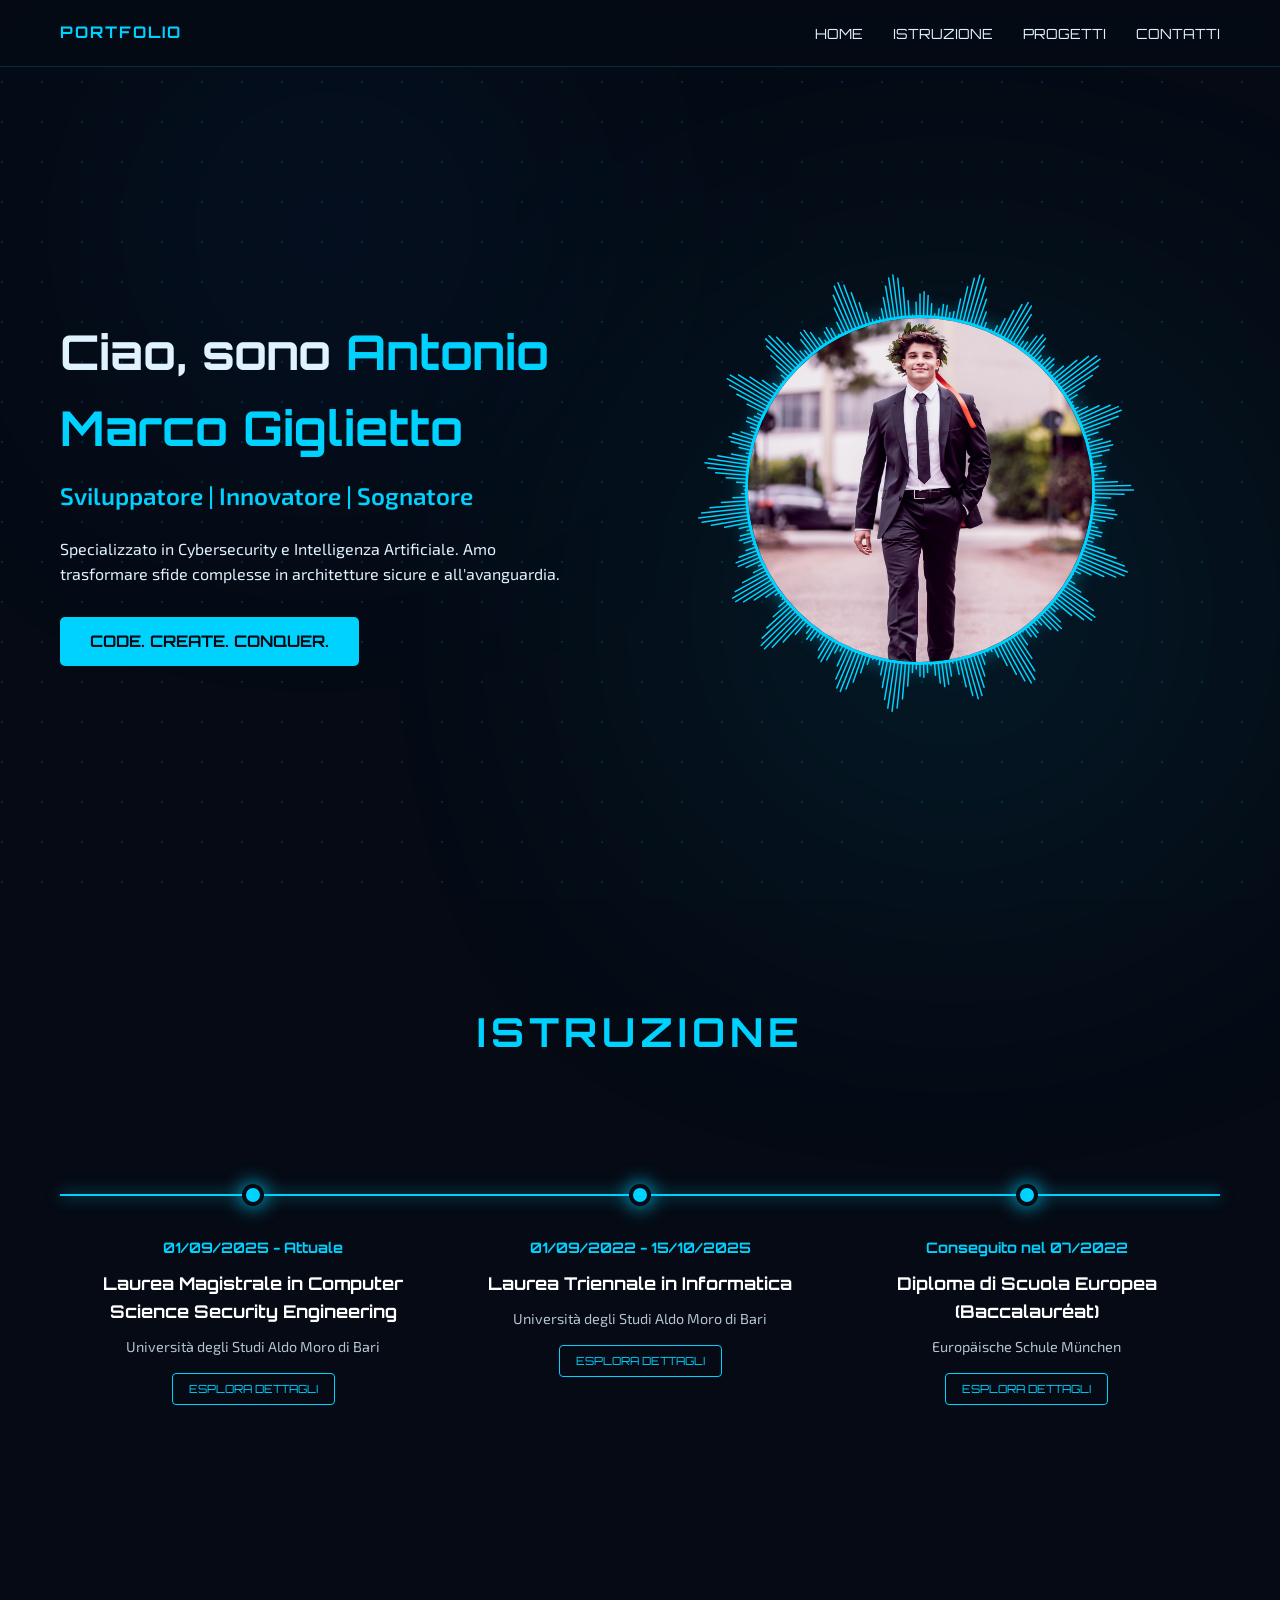
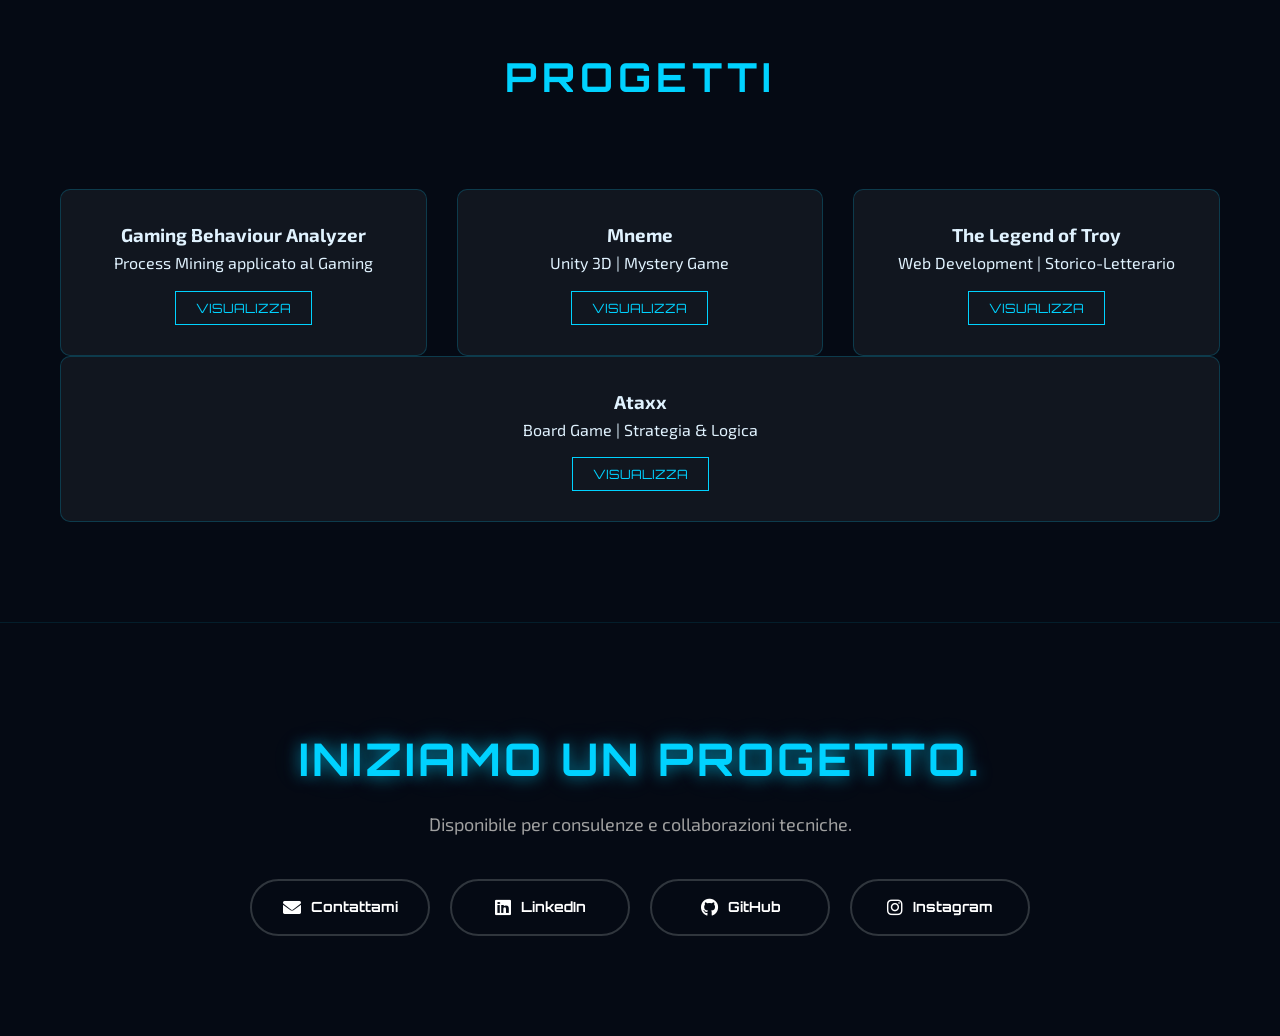
==== commit 4e0628c6: "commit aggiornamento sezione iniziale" ====
--- a/index.html
+++ b/index.html
@@ -23,6 +23,7 @@
                 <li><a href="#home">Home</a></li>
                 <li><a href="#istruzione">Istruzione</a></li>
                 <li><a href="#progetti">Progetti</a></li>
+                <li><a href="#contact">Contatti</a></li>
             </ul>
         </div>
     </nav>
--- a/style.css
+++ b/style.css
@@ -72,6 +72,7 @@
     backdrop-filter: blur(10px);
     border-bottom: 1px solid rgba(0, 210, 255, 0.2);
     z-index: 1000;
+    gap: 25px;
 }
 
 .nav-container {
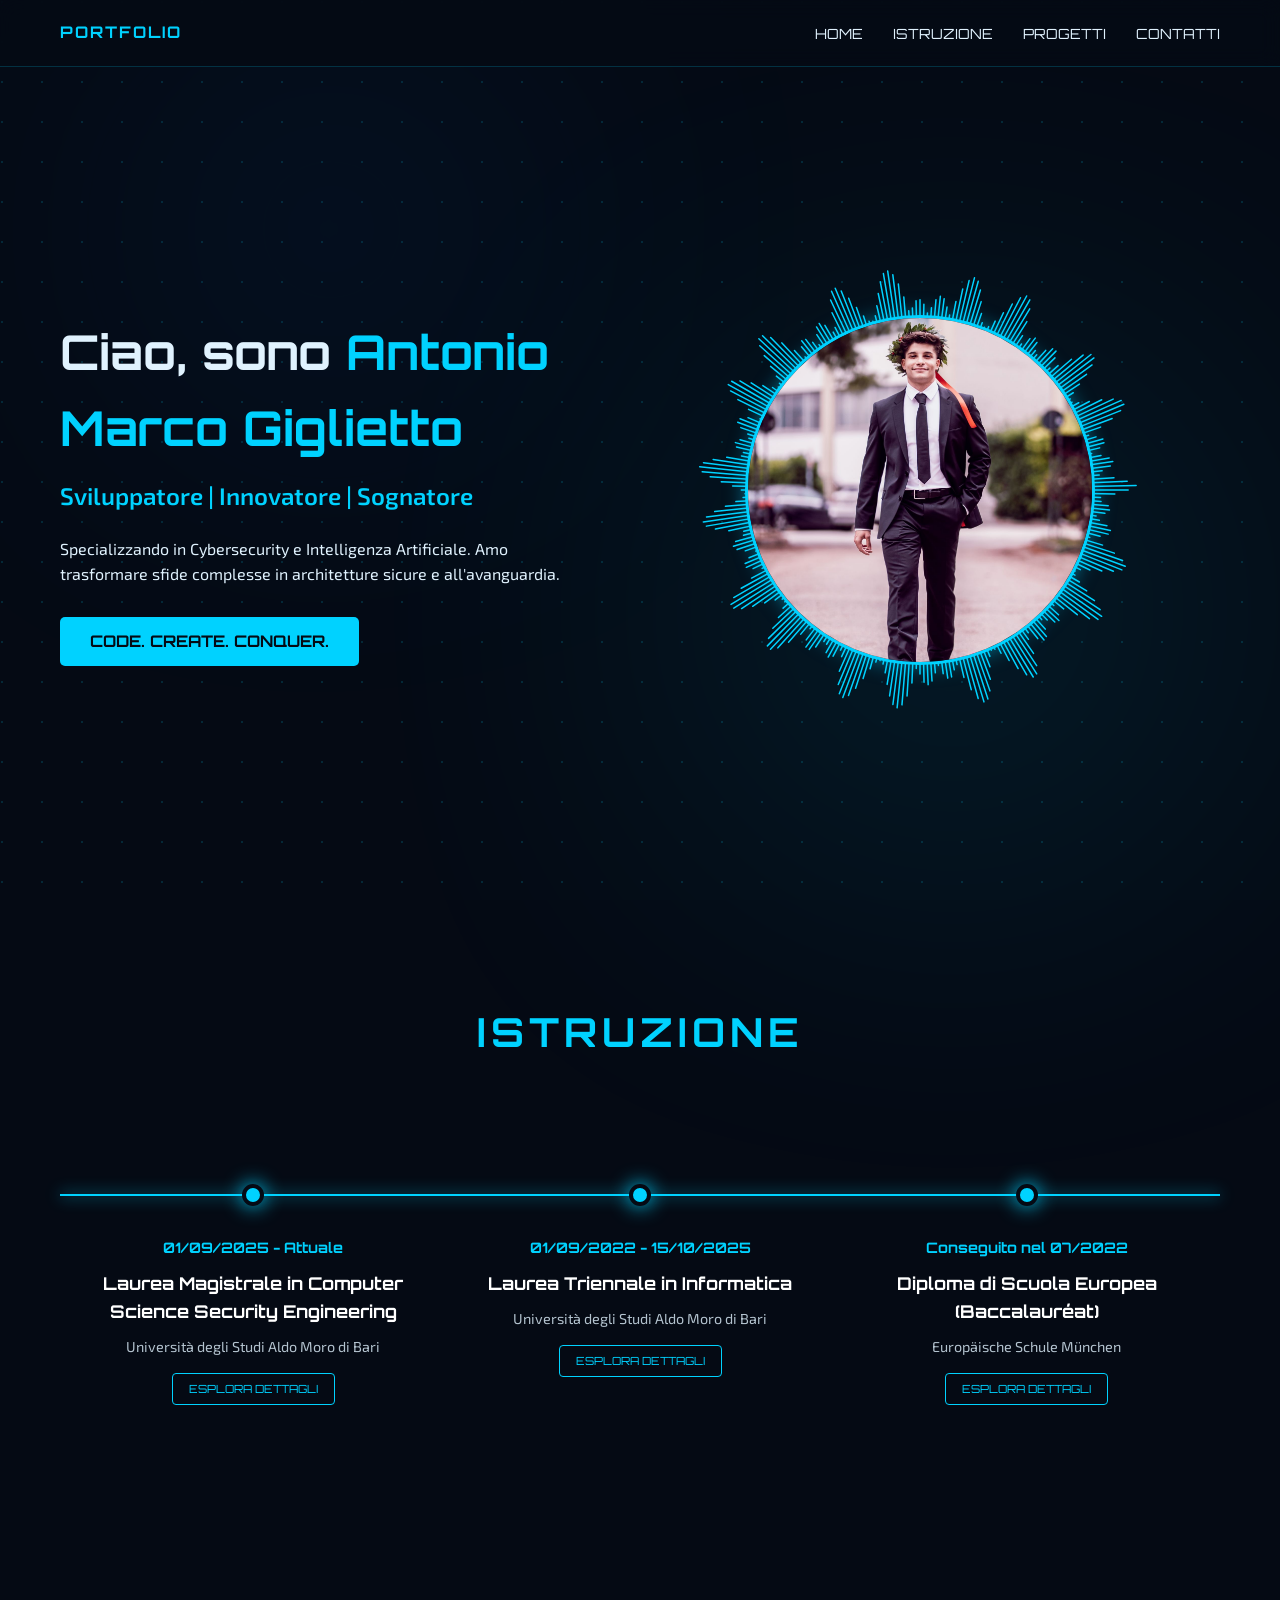
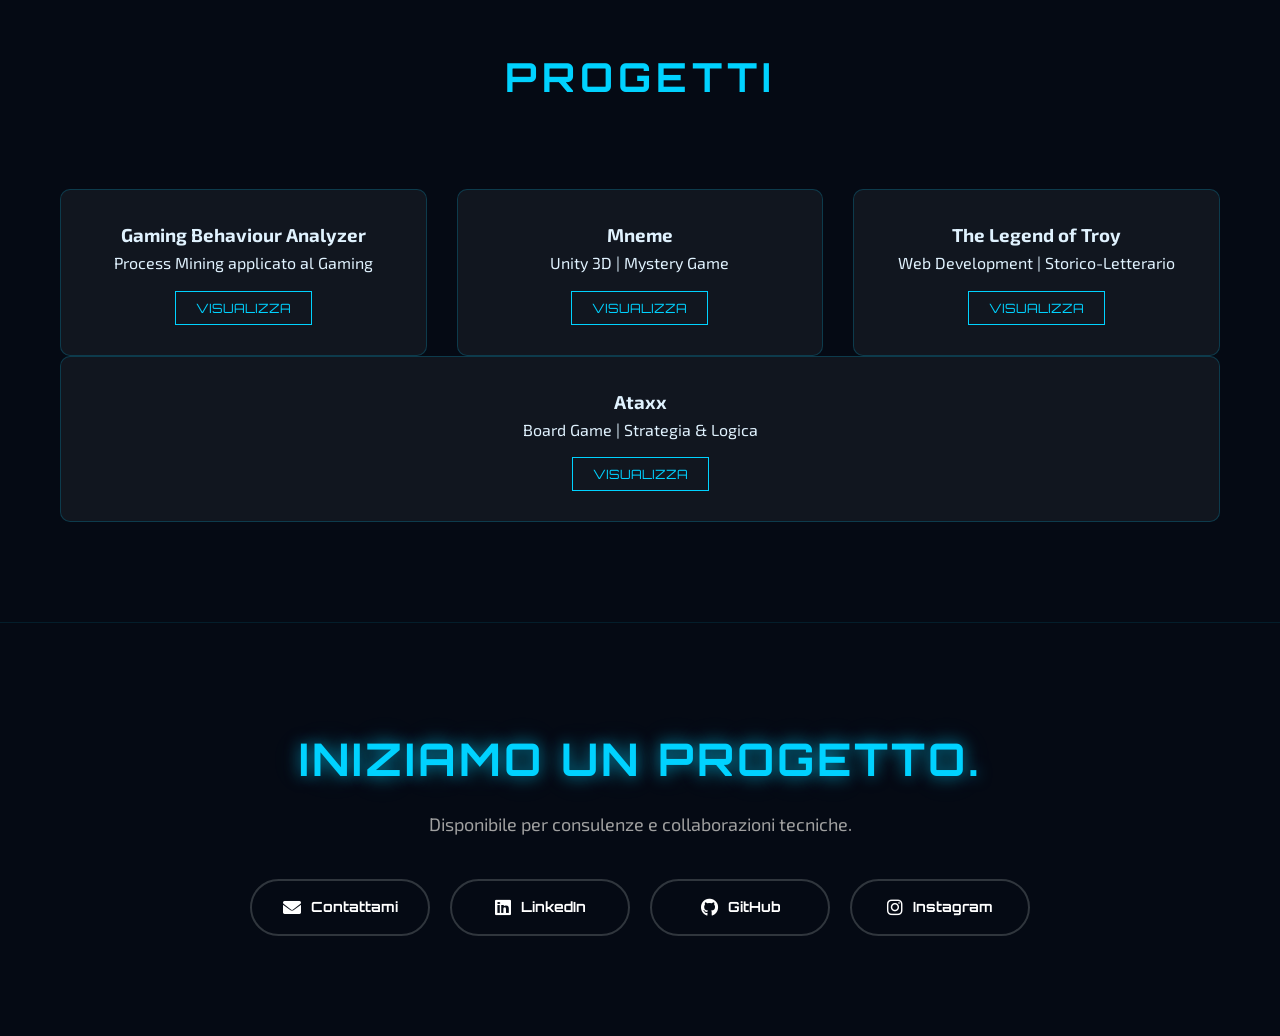
==== commit da42f52b: "Correzione Iniziale" ====
--- a/index.html
+++ b/index.html
@@ -34,7 +34,7 @@
                 <h1>Ciao, sono <span class="accent"> Antonio Marco Giglietto </span></h1>
                 <p class="tagline">Sviluppatore | Innovatore | Sognatore</p>
                 <p class="bio">
-                    Specializzato in Cybersecurity e Intelligenza Artificiale. 
+                    Specializzando in Cybersecurity e Intelligenza Artificiale. 
                     Amo trasformare sfide complesse in architetture sicure e all'avanguardia.
                 </p>
                 <a href="#progetti" class="btn-main">CODE. CREATE. CONQUER.</a>
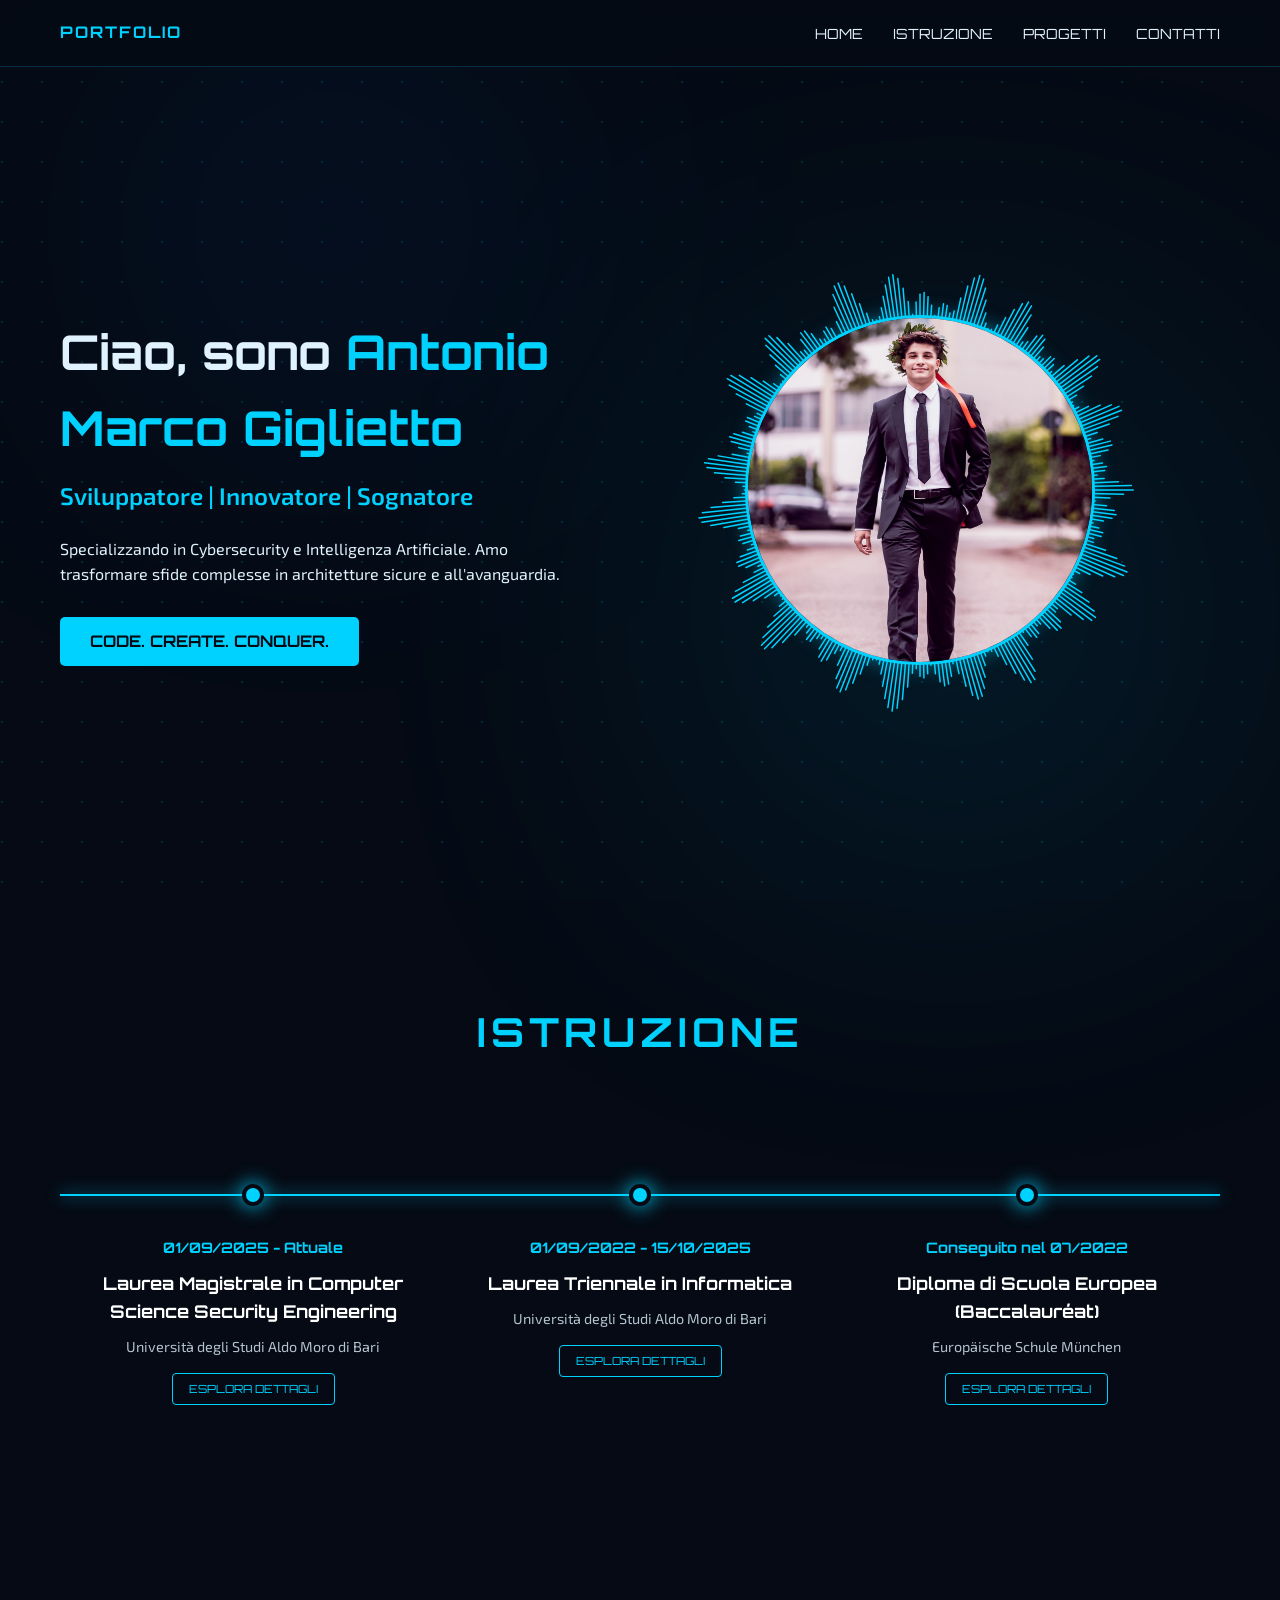
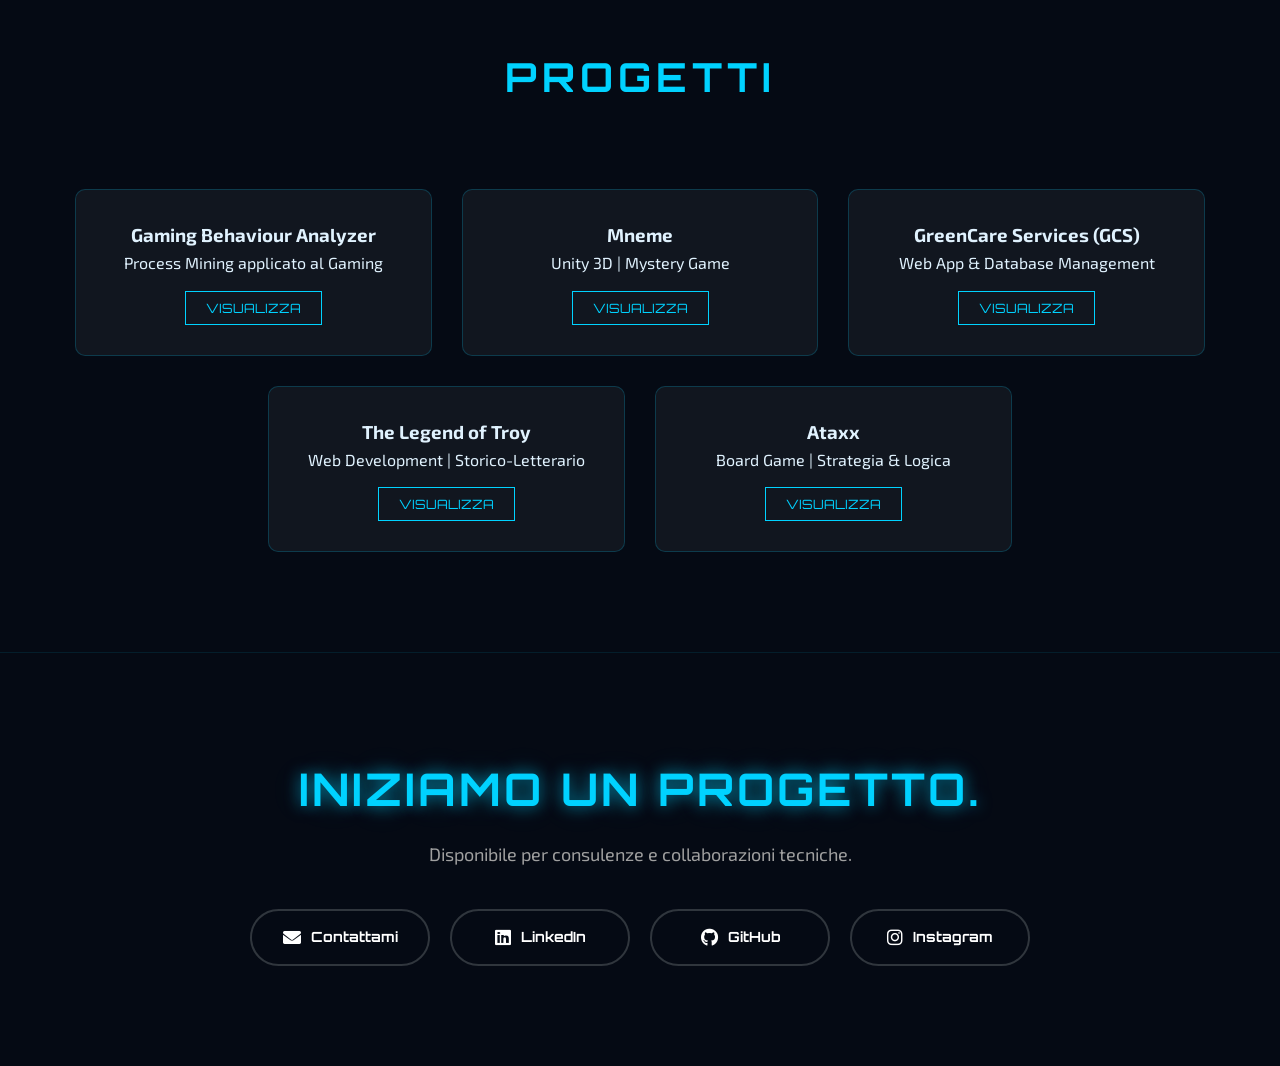
==== commit d4f74f3b: "Commit aggiunta progetto GCS" ====
--- a/index.html
+++ b/index.html
@@ -155,36 +155,41 @@
         </div>
     </div>
 </div>
-
-   <section id="progetti" class="section">
-        <h2 class="title">Progetti</h2>
-        <div class="grid-projects">
-            <div class="card">
-                <h3>Gaming Behaviour Analyzer</h3>
-                <p>Process Mining applicato al Gaming</p>
-                <button class="btn-view" onclick="openModal('modal-gaming')">Visualizza</button>
-            </div>
-            
-            
-        <div class="card">
-    <h3>Mneme</h3>
-    <p>Unity 3D | Mystery Game</p>
-    <button class="btn-view" onclick="openModal('modal-mneme')">Visualizza</button>
-</div>
-<!-- NUOVA CARD THE LEGEND OF TROY -->
-            <div class="card">
-                <h3>The Legend of Troy</h3>
-                <p>Web Development | Storico-Letterario</p>
-                <button class="btn-view" onclick="openModal('modal-troy')">Visualizza</button>
-            </div>
-        </div>
-<!-- CARD ATAXX -->
-            <div class="card">
-                <h3>Ataxx</h3>
-                <p>Board Game | Strategia & Logica</p>
-                <button class="btn-view" onclick="openModal('modal-ataxx')">Visualizza</button>
-            </div>
-    </section>
+    <section id="progetti" class="section">
+    <h2 class="title">Progetti</h2>
+   <div class="grid-projects">
+        
+        <div class="card">
+            <h3>Gaming Behaviour Analyzer</h3>
+            <p>Process Mining applicato al Gaming</p>
+            <button class="btn-view" onclick="openModal('modal-gaming')">Visualizza</button>
+        </div>
+        
+        <div class="card">
+            <h3>Mneme</h3>
+            <p>Unity 3D | Mystery Game</p>
+            <button class="btn-view" onclick="openModal('modal-mneme')">Visualizza</button>
+        </div>
+
+        <div class="card">
+            <h3>GreenCare Services (GCS)</h3>
+            <p>Web App & Database Management</p>
+            <button class="btn-view" onclick="openModal('modal-greencare')">Visualizza</button>
+        </div>
+
+        <div class="card">
+            <h3>The Legend of Troy</h3>
+            <p>Web Development | Storico-Letterario</p>
+            <button class="btn-view" onclick="openModal('modal-troy')">Visualizza</button>
+        </div>
+
+        <div class="card">
+            <h3>Ataxx</h3>
+            <p>Board Game | Strategia & Logica</p>
+            <button class="btn-view" onclick="openModal('modal-ataxx')">Visualizza</button>
+        </div>
+
+    </div> </section>
 
     <div id="modal-gaming" class="modal">
         <div class="modal-content">
@@ -315,6 +320,39 @@
             </div>
         </div>
     </div>
+
+    <!-- MODALE GreenCare-->
+    <div id="modal-greencare" class="modal">
+    <div class="modal-content">
+        <span class="close" onclick="closeModal('modal-greencare')">&times;</span>
+        <h2 class="accent">GreenCare Services (GCS)</h2>
+        <div class="modal-body">
+            <p>Progetto accademico sviluppato nell'ambito del corso di <strong>DataBase Systems</strong>. GreenCare Services è un'applicazione web full-stack supportata da un robusto database relazionale a oggetti (<strong>ORDBMS</strong>) in ambiente <strong>Oracle</strong>. Il sistema digitalizza il ciclo di vita operativo di un'azienda specializzata nella cura del verde.</p>
+            
+            <p><strong>Stack Tecnologico:</strong></p>
+            <ul style="list-style: none; padding-left: 0; margin: 15px 0;">
+                <li>🗄️ <strong>Database:</strong> Oracle Database (PL/SQL), modellazione Object-Relational.</li>
+                <li>⚙️ <strong>Backend & Server:</strong> Java, JDBC, Apache Tomcat.</li>
+                <li>💻 <strong>Frontend:</strong> HTML, CSS, JSP.</li>
+            </ul>
+
+            <p><strong>Architettura e Ottimizzazione:</strong></p>
+            <ul style="list-style: none; padding-left: 0; margin: 15px 0;">
+                <li>🔹 <strong>Design Object-Relational:</strong> Utilizzo di ereditarietà (super-tipi e sub-tipi), puntatori a oggetti (REF) e tabelle annidate.</li>
+                <li>🔹 <strong>Automazione:</strong> Sviluppo di Stored Procedures e Trigger per garantire le Business Rules.</li>
+                <li>🔹 <strong>Performance:</strong> Analisi dei piani di esecuzione e indici B-Tree manuali, riducendo i costi delle query fino al 78%.</li>
+            </ul>
+
+            <hr style="border: 0; border-top: 1px solid rgba(0, 210, 255, 0.1); margin: 20px 0;">
+            
+            <a href="https://github.com/Tony223892/GreenCareApp_Service" target="_blank" class="btn-main" style="text-decoration: none; display: inline-flex; align-items: center; gap: 10px;">
+                <i class="fab fa-github"></i> VEDI SU GITHUB
+            </a>
+        </div>
+    </div>
+</div>
+
+
     <section id="contact" class="contact-section">
     <h2><span class="accent-blue">Iniziamo un Progetto.</span></h2>
     <p>Disponibile per consulenze e collaborazioni tecniche.</p>
--- a/style.css
+++ b/style.css
@@ -326,9 +326,12 @@
 /* --- PROGETTI --- */
 
 .grid-projects {
-    display: grid;
-    grid-template-columns: repeat(auto-fit, minmax(300px, 1fr));
+    display: flex;
+    flex-wrap: wrap;
+    justify-content: center; /* Questo centra i progetti rimasti soli sulla riga */
     gap: 30px;
+    max-width: 1200px;
+    margin: 0 auto;
 }
 
 .card {
@@ -338,6 +341,16 @@
     border-radius: 10px;
     text-align: center;
     transition: 0.3s;
+    /* Specifichiamo una larghezza base per le card */
+    flex: 0 1 calc(33.333% - 30px); 
+    min-width: 300px; /* Evita che diventino troppo piccole */
+}
+
+/* Fix per mobile: una card per riga */
+@media (max-width: 768px) {
+    .card {
+        flex: 0 1 100%;
+    }
 }
 
 .card:hover {
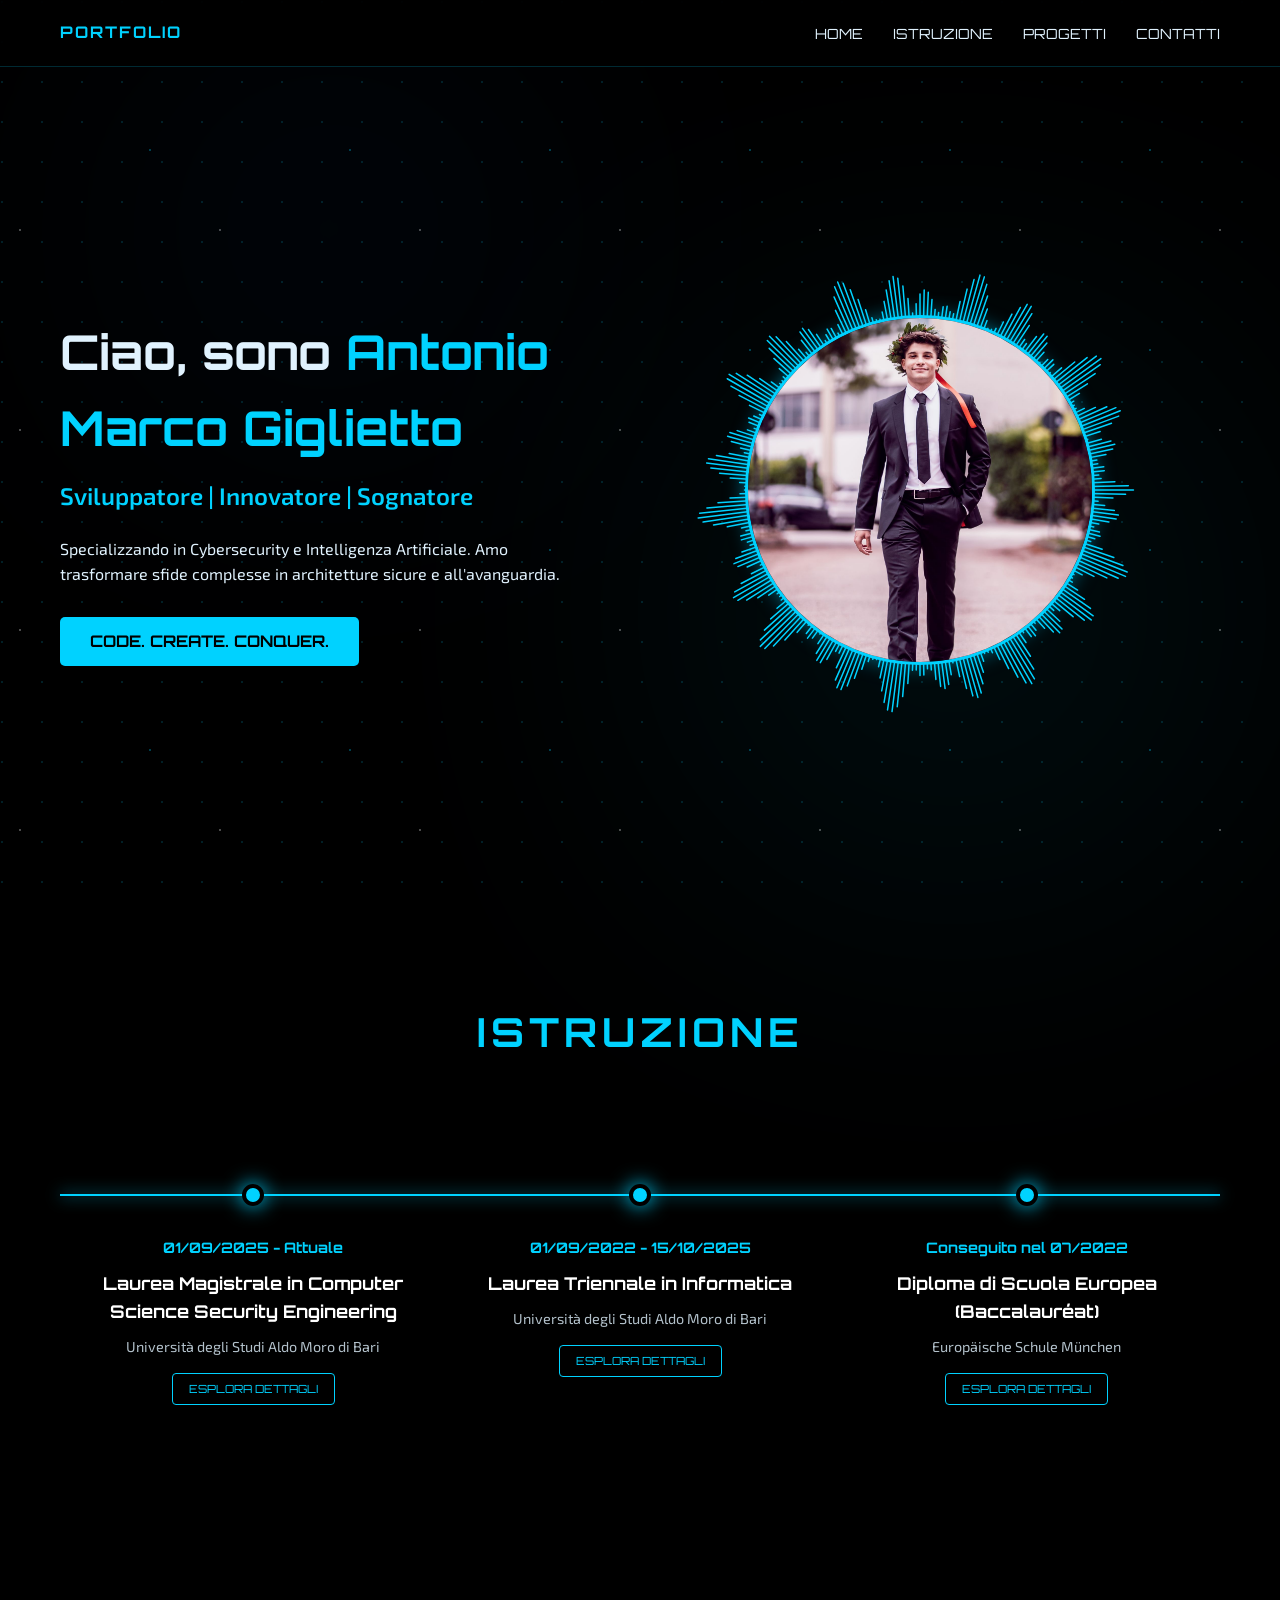
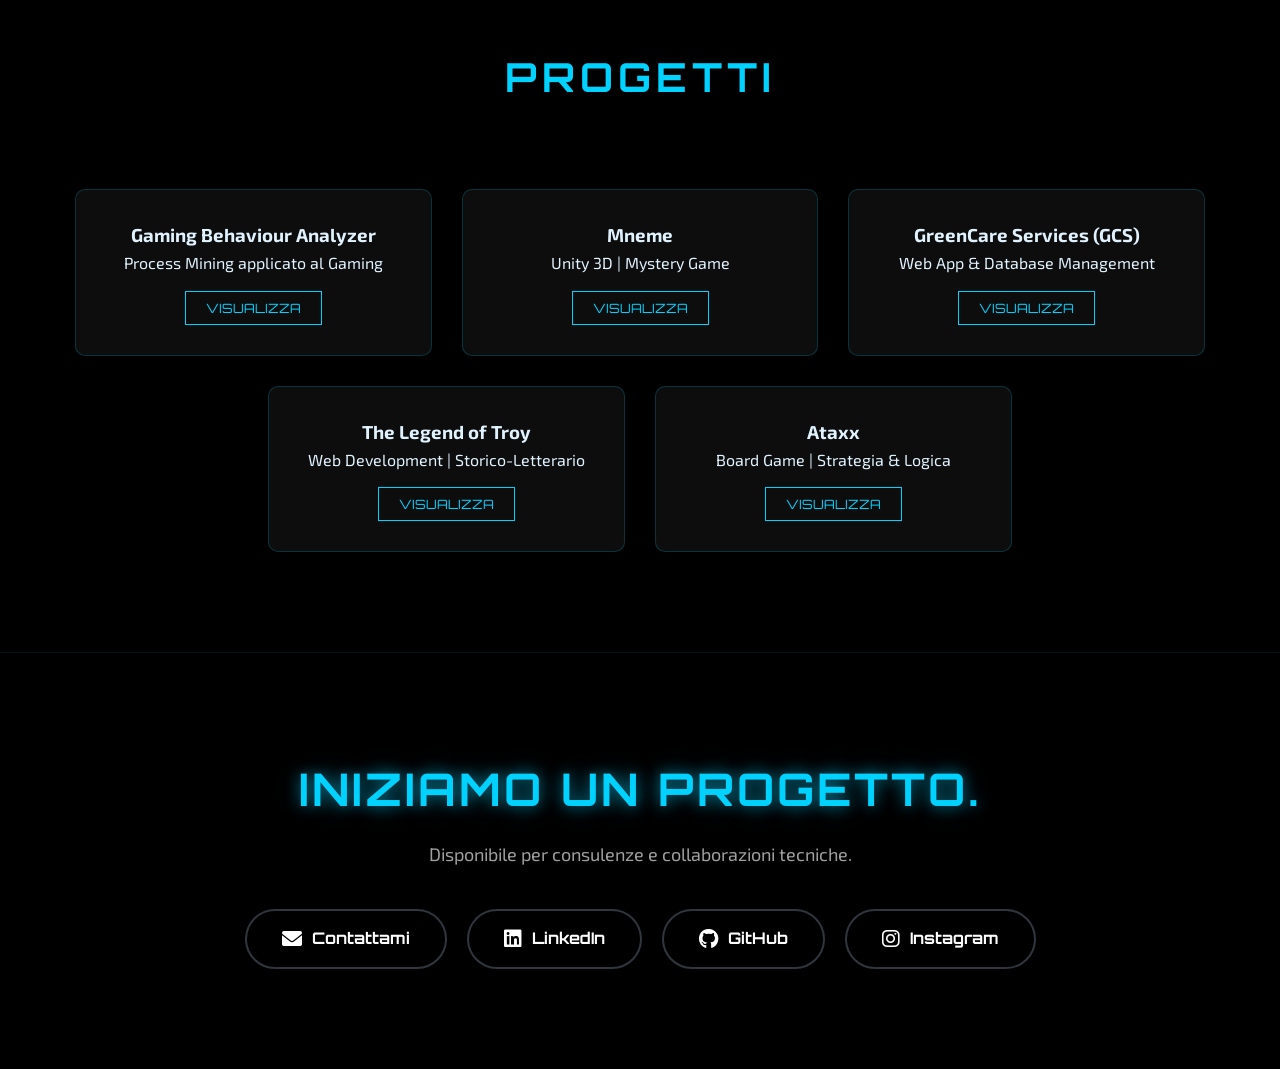
==== commit e0526eb0: "aggiornamento (pagina benvenuto e style)" ====
--- a/index.html
+++ b/index.html
@@ -8,7 +8,7 @@
     <!-- RIGA DA AGGIUNGERE PER IL LOGO -->
     <link rel="icon" type="image/png" href="favicon.png?v=2">
 
-    <link rel="stylesheet" href="style.css">
+    <link rel="stylesheet" href="style scuro.css">
 
 <link rel="stylesheet" href="https://cdnjs.cloudflare.com/ajax/libs/font-awesome/6.0.0/css/all.min.css">
 </head>
--- a/style scuro.css
+++ b/style scuro.css
@@ -0,0 +1,602 @@
+/* Font Futuristi */
+/* Font Futuristi */
+@import url('https://fonts.googleapis.com/css2?family=Orbitron:wght@400;700&family=Exo+2:wght@300;400;600&display=swap');
+
+:root {
+    /* MODIFICATO: Sfondo ora nero assoluto */
+    --bg-color: #000000; 
+    --neon-blue: #00d2ff;
+    --deep-blue: #00458b;
+    --text-color: #e0f2fe;
+}
+
+* {
+    margin: 0;
+    padding: 0;
+    box-sizing: border-box;
+}
+
+body {
+    background-color: var(--bg-color);
+    color: var(--text-color);
+    font-family: 'Exo 2', sans-serif;
+    line-height: 1.6;
+    overflow-x: hidden;
+    scroll-behavior: smooth;
+}
+
+
+/* Griglia di sfondo aggiornata con Effetto Stelle */
+.bg-grid {
+    position: fixed;
+    top: 0; left: 0;
+    width: 100%; height: 100%;
+    z-index: -1;
+    background-color: var(--bg-color);
+    
+    /* UNIONE: Griglia originale + Effetto Stelle/Puntini */
+    background-image: 
+        radial-gradient(circle at 2px 2px, rgba(0, 210, 255, 0.15) 1px, transparent 0), /* Griglia */
+        radial-gradient(1px 1px at 20px 30px, #fff, rgba(0,0,0,0)), /* Stelle... */
+        radial-gradient(1.5px 1.5px at 40px 70px, #fff, rgba(0,0,0,0)),
+        radial-gradient(1px 1px at 150px 150px, #00d2ff, rgba(0,0,0,0));
+    
+    background-size: 40px 40px, 200px 200px; /* Dimensioni diverse per griglia e stelle */
+}
+
+/* Mantieni i bagliori blu (i Glow) ma riduciamo l'opacità per far risaltare il nero */
+.bg-grid::before {
+    content: "";
+    position: absolute;
+    top: 10%; left: 15%;
+    width: 300px; height: 300px;
+    background: var(--deep-blue);
+    filter: blur(150px);
+    border-radius: 30% 70% 70% 30% / 30% 30% 70% 70%;
+    opacity: 0.2; /* Ridotta da 0.3 */
+    animation: float 20s infinite alternate;
+}
+
+.bg-grid::after {
+    content: "";
+    position: absolute;
+    bottom: 10%; right: 10%;
+    width: 400px; height: 400px;
+    background: var(--neon-blue);
+    filter: blur(180px);
+    border-radius: 50%;
+    opacity: 0.15; /* Ridotta da 0.2 */
+    animation: float 15s infinite alternate-reverse;
+}
+
+
+@keyframes float {
+    from { transform: translate(0, 0) rotate(0deg); }
+    to { transform: translate(50px, 100px) rotate(20deg); }
+}
+
+/* Navbar: Sfondo nero trasparente invece che bluastro */
+.navbar {
+    position: fixed;
+    top: 0; width: 100%;
+    padding: 20px 0;
+    background: rgba(0, 0, 0, 0.85); /* Cambiato da 5, 10, 20 */
+    backdrop-filter: blur(10px);
+    border-bottom: 1px solid rgba(0, 210, 255, 0.2);
+    z-index: 1000;
+}
+
+.nav-container {
+    max-width: 1200px;
+    margin: 0 auto;
+    display: flex;
+    justify-content: space-between;
+    align-items: center;
+    padding: 0 20px;
+}
+
+.logo {
+    font-family: 'Orbitron', sans-serif;
+    font-weight: bold;
+    color: var(--neon-blue);
+    letter-spacing: 2px;
+}
+
+.navbar ul {
+    display: flex;
+    list-style: none;
+    gap: 30px;
+}
+
+.navbar a {
+    text-decoration: none;
+    color: var(--text-color);
+    font-size: 14px;
+    text-transform: uppercase;
+    font-family: 'Orbitron', sans-serif;
+    transition: 0.3s;
+}
+
+.navbar a:hover {
+    color: var(--neon-blue);
+    text-shadow: 0 0 10px var(--neon-blue);
+}
+
+/* Hero Section */
+.hero {
+    min-height: 100vh;
+    display: flex;
+    align-items: center;
+    justify-content: center;
+    padding-top: 80px;
+}
+
+.hero-content {
+    max-width: 1200px;
+    display: flex;
+    align-items: center;
+    gap: 50px;
+    padding: 0 20px;
+}
+
+.hero-text { flex: 1; }
+
+.hero-text h1 {
+    font-family: 'Orbitron', sans-serif;
+    font-size: 3rem;
+    margin-bottom: 10px;
+}
+
+.accent { color: var(--neon-blue); }
+
+.tagline {
+    font-size: 1.5rem;
+    color: var(--neon-blue);
+    margin-bottom: 20px;
+    font-weight: 600;
+}
+
+.btn-main {
+    display: inline-block;
+    margin-top: 30px;
+    padding: 12px 30px;
+    background: var(--neon-blue);
+    color: var(--bg-color);
+    text-decoration: none;
+    font-family: 'Orbitron', sans-serif;
+    font-weight: bold;
+    border-radius: 5px;
+    transition: 0.3s;
+}
+
+.btn-main:hover {
+    box-shadow: 0 0 20px var(--neon-blue);
+    transform: scale(1.05);
+}
+
+.hero-image {
+    flex: 1;
+    display: flex;
+    justify-content: center;
+    align-items: center;
+    position: relative;
+}
+
+.jarvis-hud-container {
+    position: relative;
+    width: 600px;
+    height: 600px;
+    display: flex;
+    justify-content: center;
+    align-items: center;
+}
+
+#visualizerCanvas {
+    position: absolute;
+    top: 50%;
+    left: 50%;
+    transform: translate(-50%, -50%);
+    width: 700px !important;
+    height: 700px !important;
+    z-index: 5;
+    pointer-events: none;
+    display: block !important;
+    background: transparent !important;
+}
+
+.glow-circle-jarvis {
+    width: 350px;
+    height: 350px;
+    border-radius: 50%;
+    border: 3px solid #00d2ff;
+    position: relative;
+    z-index: 10;
+    overflow: hidden;
+    background: #050a14;
+    box-shadow: 0 0 20px rgba(0, 210, 255, 0.5);
+}
+
+.glow-circle-jarvis img {
+    width: 100%;
+    height: 100%;
+    object-fit: cover;
+}
+
+/* --- SEZIONE TIMELINE ORIZZONTALE --- */
+
+.section {
+    padding: 100px 20px;
+    max-width: 1200px;
+    margin: 0 auto;
+}
+
+.title {
+    font-family: 'Orbitron', sans-serif;
+    text-align: center;
+    margin-bottom: 80px;
+    font-size: 2.5rem;
+    color: var(--neon-blue);
+    text-transform: uppercase;
+    letter-spacing: 5px;
+}
+
+.timeline-horizontal {
+    display: flex;
+    justify-content: space-between;
+    align-items: flex-start;
+    position: relative;
+    padding: 40px 0;
+}
+
+/* Linea continua azzurra */
+.timeline-line {
+    position: absolute;
+    top: 50px; /* Al centro del pallino */
+    left: 0;
+    width: 100%;
+    height: 2px;
+    background: var(--neon-blue);
+    box-shadow: 0 0 15px var(--neon-blue);
+    z-index: 1;
+}
+
+.timeline-h-item {
+    position: relative;
+    flex: 1;
+    display: flex;
+    flex-direction: column;
+    align-items: center;
+    z-index: 2;
+}
+
+/* Pallino luminoso */
+.timeline-h-item .dot {
+    width: 22px;
+    height: 22px;
+    background: var(--neon-blue);
+    border: 4px solid var(--bg-color);
+    border-radius: 50%;
+    box-shadow: 0 0 20px var(--neon-blue);
+    margin-bottom: 30px;
+    transition: 0.3s;
+}
+
+.timeline-h-item:hover .dot {
+    transform: scale(1.3);
+    box-shadow: 0 0 30px var(--neon-blue);
+}
+
+/* Contenuto testuale */
+.timeline-h-item .content {
+    text-align: center;
+    padding: 0 15px;
+}
+
+.timeline-h-item .date {
+    display: block;
+    color: var(--neon-blue);
+    font-family: 'Orbitron', sans-serif;
+    font-weight: bold;
+    font-size: 0.9rem;
+    margin-bottom: 10px;
+}
+
+.timeline-h-item h3 {
+    font-family: 'Orbitron', sans-serif;
+    color: #fff;
+    font-size: 1.1rem;
+    margin-bottom: 10px;
+}
+
+.timeline-h-item p {
+    font-size: 0.9rem;
+    opacity: 0.8;
+    margin-bottom: 15px;
+}
+
+/* Pulsante Visualizza Dettagli */
+.btn-details {
+    background: transparent;
+    border: 1px solid var(--neon-blue);
+    color: var(--neon-blue);
+    padding: 8px 16px;
+    border-radius: 4px;
+    cursor: pointer;
+    font-family: 'Orbitron', sans-serif;
+    font-size: 0.7rem;
+    text-transform: uppercase;
+    transition: 0.3s;
+}
+
+.btn-details:hover {
+    background: var(--neon-blue);
+    color: var(--bg-color);
+    box-shadow: 0 0 15px var(--neon-blue);
+}
+
+/* --- PROGETTI --- */
+
+.grid-projects {
+    display: flex;
+    flex-wrap: wrap;
+    justify-content: center; /* Questo centra i progetti rimasti soli sulla riga */
+    gap: 30px;
+    max-width: 1200px;
+    margin: 0 auto;
+}
+
+.card {
+    background: rgba(255, 255, 255, 0.05);
+    border: 1px solid rgba(0, 210, 255, 0.2);
+    padding: 30px;
+    border-radius: 10px;
+    text-align: center;
+    transition: 0.3s;
+    /* Specifichiamo una larghezza base per le card */
+    flex: 0 1 calc(33.333% - 30px); 
+    min-width: 300px; /* Evita che diventino troppo piccole */
+}
+
+/* Fix per mobile: una card per riga */
+@media (max-width: 768px) {
+    .card {
+        flex: 0 1 100%;
+    }
+}
+
+.card:hover {
+    border-color: var(--neon-blue);
+    box-shadow: 0 0 15px rgba(0, 210, 255, 0.3);
+    transform: translateY(-5px);
+}
+
+.btn-view {
+    margin-top: 15px;
+    padding: 8px 20px;
+    background: transparent;
+    border: 1px solid var(--neon-blue);
+    color: var(--neon-blue);
+    cursor: pointer;
+    font-family: 'Orbitron', sans-serif;
+    text-transform: uppercase;
+    font-size: 0.8rem;
+}
+
+.btn-view:hover {
+    background: var(--neon-blue);
+    color: var(--bg-color);
+}
+
+/* --- STILE MODALE AVANZATO (Bagliore Blu) --- */
+
+.modal {
+    display: none; 
+    position: fixed;
+    z-index: 9999;
+    left: 0; top: 0;
+    width: 100%; height: 100%;
+    /* Sfondo scuro e sfocatura estrema, come nell'esempio */
+    background-color: rgba(5, 10, 20, 0.85); 
+    backdrop-filter: blur(15px); /* Sfoca molto lo sfondo del sito */
+}
+
+.modal-content {
+    background-color: #070f1a;
+    margin: 5% auto; /* Diminuito il margine superiore per dare più spazio */
+    padding: 30px;
+    border: 1px solid var(--neon-blue);
+    width: 60%;
+    max-width: 800px;
+    border-radius: 15px;
+    box-shadow: 0 0 30px rgba(0, 210, 255, 0.2);
+    position: relative;
+    
+    /* AGGIUNGI QUESTE RIGHE */
+    height: auto;          /* Altezza si adatta al contenuto */
+    max-height: 90vh;      /* Evita che esca dallo schermo se il testo è troppo lungo */
+    overflow-y: auto;      /* Se il testo è troppo lungo, crea una scrollbar interna alla card */
+}
+
+/* Titolo Neon Intenso */
+.modal-content h2 {
+    font-family: 'Orbitron', sans-serif;
+    font-size: 1.9rem;
+    margin-bottom: 12px;
+    text-transform: uppercase;
+    letter-spacing: 1px;
+    color: #fff; /* Bianco puro per il cuore del titolo */
+    text-shadow: 0 0 10px var(--neon-blue); /* Effetto neon sul titolo */
+}
+
+/* Sottotitolo (Nome Scuola e Date) */
+.school-name {
+    color: var(--neon-blue); /* Il tuo blu acceso */
+    font-weight: 600;
+    margin-bottom: 30px;
+    opacity: 0.9;
+}
+
+/* Corpo del testo */
+.modal-body {
+    line-height: 1.8;
+}
+
+.modal-body p {
+    margin-bottom: 20px;
+    font-size: 0.95rem;
+}
+
+/* --- LE EVIDENZIAZIONI ACCESE NEL TESTO --- */
+/* Nel tuo HTML dovrai racchiudere le parole da accendere tra <strong>...</strong> */
+.modal-body strong {
+    color: var(--neon-blue); /* Blu acceso */
+    text-shadow: 0 0 8px rgba(0, 210, 255, 0.6); /* Piccolo bagliore sulle parole evidenziate */
+    font-weight: 600;
+}
+
+/* Voto e Livello più definiti */
+.voto, .livello {
+    margin-top: 25px;
+    font-size: 0.9rem;
+}
+
+/* Tasto di chiusura stilizzato (X) */
+.close {
+    position: absolute;
+    right: 25px; top: 15px;
+    color: var(--neon-blue);
+    font-size: 30px;
+    font-weight: bold;
+    cursor: pointer;
+    transition: 0.3s;
+}
+
+.close:hover {
+    color: #fff;
+    text-shadow: 0 0 15px var(--neon-blue);
+}
+
+.btn-github {
+    display: inline-block;
+    margin-top: 20px;
+    padding: 10px 25px;
+    background: var(--neon-blue);
+    color: #000;
+    text-decoration: none;
+    font-weight: bold;
+    font-family: 'Orbitron', sans-serif;
+    border-radius: 5px;
+    transition: 0.3s;
+}
+
+.btn-github:hover {
+    box-shadow: 0 0 20px var(--neon-blue);
+}
+
+/* Responsive Mobile per Timeline */
+@media (max-width: 768px) {
+    .timeline-horizontal {
+        flex-direction: column;
+        padding-left: 40px;
+    }
+    .timeline-line {
+        width: 2px;
+        height: 100%;
+        left: 50px;
+        top: 0;
+    }
+    .timeline-h-item {
+        flex-direction: row;
+        align-items: center;
+        margin-bottom: 40px;
+        text-align: left;
+    }
+    .timeline-h-item .dot {
+        margin-bottom: 0;
+        margin-right: 20px;
+    }
+    .timeline-h-item .content {
+        text-align: left;
+        padding: 0;
+    }
+} /* <--- QUESTA PARENTESI MANCAVA E BLOCCAVA TUTTO */
+
+/* SEZIONE CONTATTI */
+.contact-section {
+    padding: 100px 20px;
+    text-align: center;
+    background-color: transparent; 
+    border-top: 1px solid rgba(0, 210, 255, 0.1);
+}
+
+.contact-section h2 {
+    font-family: 'Orbitron', sans-serif; /* Font futuristico */
+    font-size: 45px;
+    color: #ffffff;
+    margin-bottom: 15px;
+    text-transform: uppercase;
+    letter-spacing: 2px;
+}
+
+.contact-section h2 .accent-blue {
+    color: #00d2ff; /* Il tuo blu futuristico */
+    text-shadow: 0 0 15px rgba(0, 210, 255, 0.6), 0 0 30px rgba(0, 210, 255, 0.2);
+    font-family: 'Orbitron', sans-serif;
+    letter-spacing: 3px;
+    text-transform: uppercase;
+}
+
+.contact-section p {
+    font-family: 'Exo 2', sans-serif;
+    color: #a0a0a0;
+    font-size: 18px;
+    margin-bottom: 40px;
+}
+
+.contact-buttons {
+    display: flex;
+    justify-content: center;
+    gap: 20px;
+    flex-wrap: wrap;
+}
+
+/* Stile base per TUTTI i bottoni (Contattami e Social) */
+.btn-main-contact, .btn-social {
+    background-color: transparent; /* Sfondo trasparente di base */
+    color: #ffffff !important;
+    padding: 15px 35px;
+    border-radius: 50px;
+    text-decoration: none;
+    font-family: 'Orbitron', sans-serif;
+    font-size: 16px;
+    font-weight: bold;
+    display: flex;
+    align-items: center;
+    gap: 10px;
+    border: 2px solid #30363d; /* Bordo scuro di base */
+    transition: all 0.4s ease; /* Transizione fluida */
+}
+
+/* EFFETTO HOVER: Quando passi il cursore */
+
+/* Hover specifico per Contattami */
+.btn-main-contact:hover {
+    background-color: #00d2ff;
+    color: #050a14 !important;
+    border-color: #00d2ff;
+    box-shadow: 0 0 25px rgba(0, 210, 255, 0.6);
+    transform: translateY(-3px);
+}
+
+/* Hover per i Social */
+.btn-social:hover {
+    border-color: #00d2ff;
+    color: #00d2ff !important;
+    box-shadow: 0 0 15px rgba(0, 210, 255, 0.3);
+    transform: translateY(-3px);
+}
+
+/* Icone */
+.contact-buttons i {
+    font-size: 20px;
+}
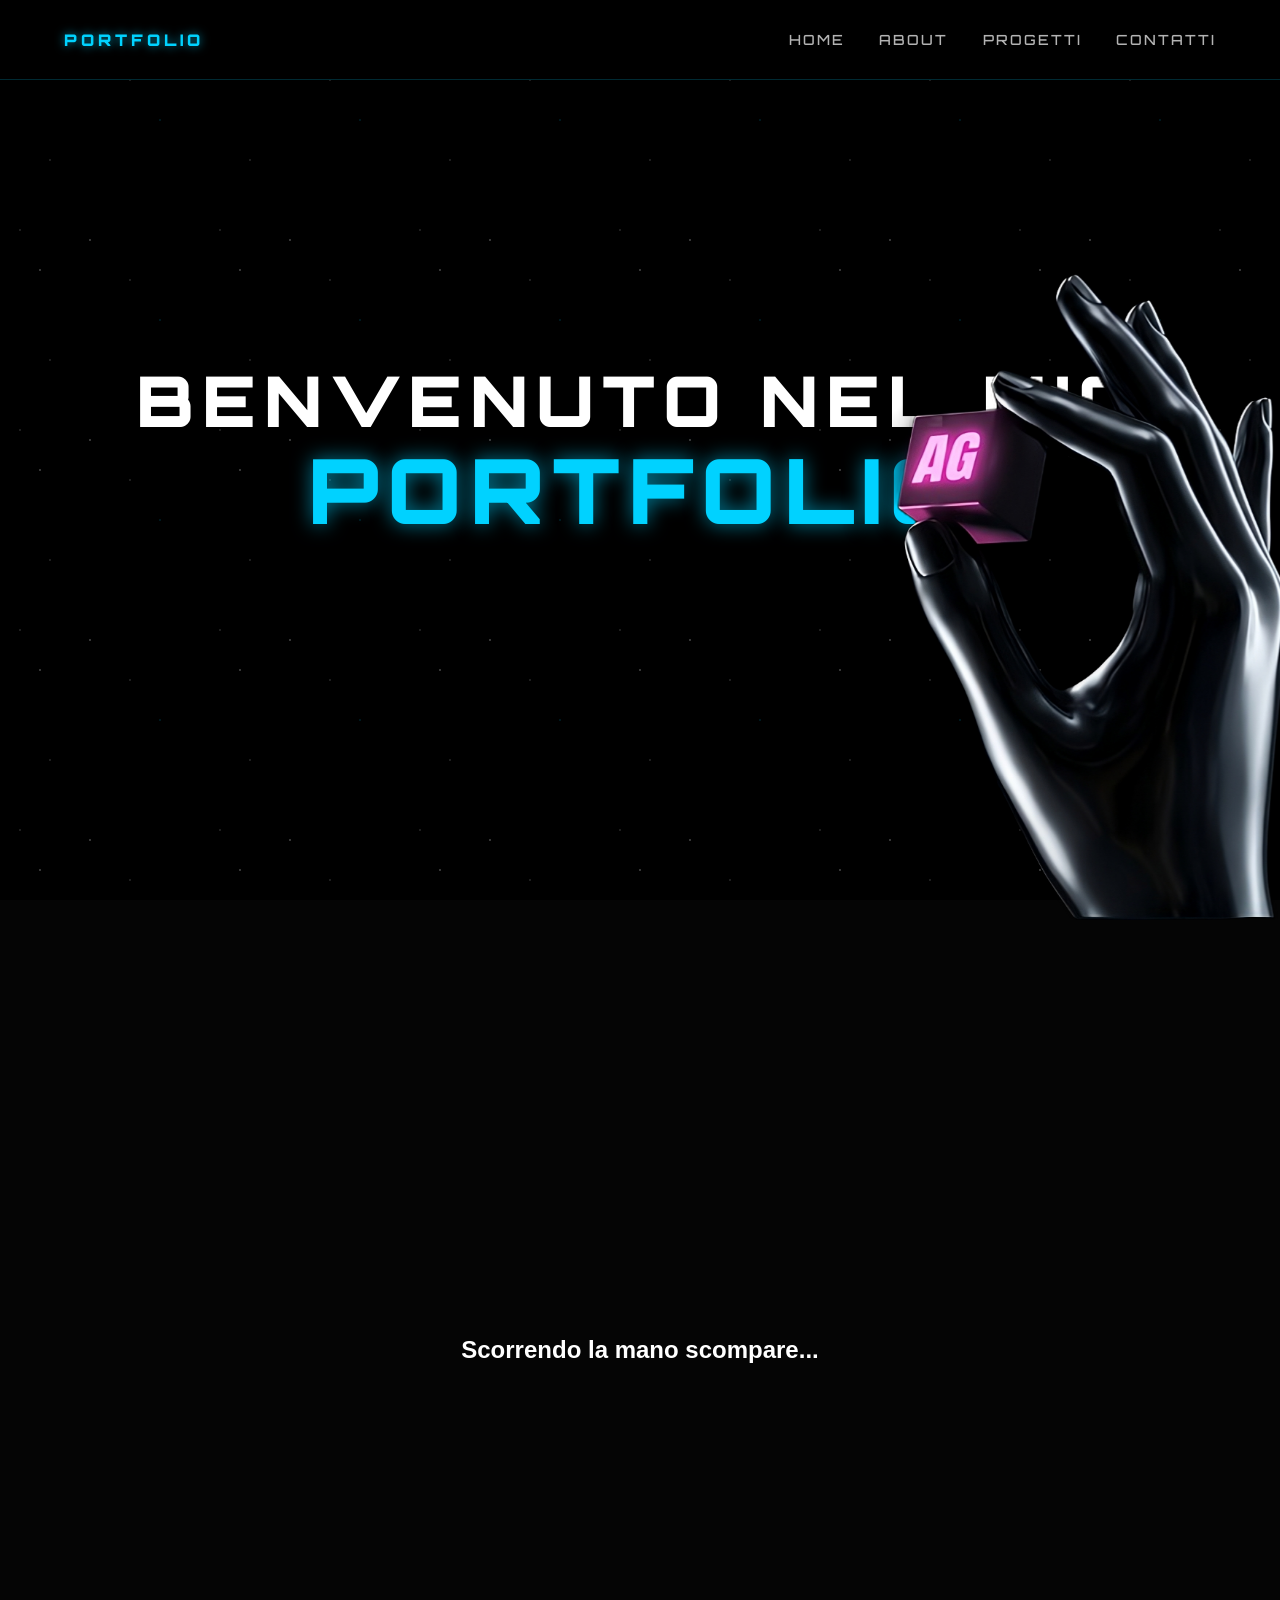
==== commit 78fd0d33: "aggiornamento nome" ====
--- a/index.html
+++ b/index.html
@@ -3,380 +3,39 @@
 <head>
     <meta charset="UTF-8">
     <meta name="viewport" content="width=device-width, initial-scale=1.0">
-    <title>Antonio Marco Giglietto | Portfolio</title>
-
-    <!-- RIGA DA AGGIUNGERE PER IL LOGO -->
-    <link rel="icon" type="image/png" href="favicon.png?v=2">
-
-    <link rel="stylesheet" href="style scuro.css">
-
-<link rel="stylesheet" href="https://cdnjs.cloudflare.com/ajax/libs/font-awesome/6.0.0/css/all.min.css">
+    <title>AG Portfolio - Cyber Hand</title>
+    <link rel="stylesheet" href="index.css">
 </head>
 <body>
+    <div class="stars-background"></div>
 
-    <div class="bg-grid"></div>
 
-    <nav class="navbar">
-        <div class="nav-container">
-            <div class="logo">PORTFOLIO</div>
-            <ul>
-                <li><a href="#home">Home</a></li>
-                <li><a href="#istruzione">Istruzione</a></li>
-                <li><a href="#progetti">Progetti</a></li>
-                <li><a href="#contact">Contatti</a></li>
-            </ul>
-        </div>
-    </nav>
+    <nav class="nav">
+    <div class="logo">PORTFOLIO</div>
+    <div class="nav-links">
+        <a href="main.html">HOME</a>
+        <a href="main.html">ABOUT</a> 
+        <a href="main.html">PROGETTI</a>
+        <a href="main.html">CONTATTI</a>
+    </div>
+</nav>
 
-    <section id="home" class="hero">
-        <div class="hero-content">
-            <div class="hero-text">
-                <h1>Ciao, sono <span class="accent"> Antonio Marco Giglietto </span></h1>
-                <p class="tagline">Sviluppatore | Innovatore | Sognatore</p>
-                <p class="bio">
-                    Specializzando in Cybersecurity e Intelligenza Artificiale. 
-                    Amo trasformare sfide complesse in architetture sicure e all'avanguardia.
-                </p>
-                <a href="#progetti" class="btn-main">CODE. CREATE. CONQUER.</a>
-            </div>
-            
-            <div class="hero-image">
-                <div class="jarvis-hud-container">
-                    <canvas id="visualizerCanvas"></canvas>
-                    <div class="glow-circle-jarvis">
-                        <img src="tua-foto.jpg" alt="Foto Profilo">
-                    </div>
-                </div>
-            </div> 
-        </div> 
-    </section>
-
-    <section id="istruzione" class="section">
-        <h2 class="title">Istruzione</h2>
-        <div class="timeline-horizontal">
-            <div class="timeline-line"></div>
-
-            <div class="timeline-h-item">
-                <div class="dot"></div>
-                <div class="content">
-                    <span class="date">01/09/2025 - Attuale</span>
-                    <h3>Laurea Magistrale in Computer Science Security Engineering</h3>
-                    <p>Università degli Studi Aldo Moro di Bari</p>
-                    <button class="btn-details" onclick="openModal('modal-magistrale')">Esplora dettagli</button>
-                </div>
-            </div>
-
-            <div class="timeline-h-item">
-                <div class="dot"></div>
-                <div class="content">
-                    <span class="date">01/09/2022 - 15/10/2025</span>
-                    <h3>Laurea Triennale in Informatica</h3>
-                    <p>Università degli Studi Aldo Moro di Bari</p>
-                    <button class="btn-details" onclick="openModal('modal-triennale')">Esplora dettagli</button>
-                </div>
-            </div>
-
-            <div class="timeline-h-item">
-                <div class="dot"></div>
-                <div class="content">
-                    <span class="date">Conseguito nel 07/2022</span>
-                    <h3>Diploma di Scuola Europea (Baccalauréat)</h3>
-                    <p>Europäische Schule München</p>
-                    <button class="btn-details" onclick="openModal('modal-diploma')">Esplora dettagli</button>
-                </div>
-            </div>
-        </div>
-    </section>
-
-    <div id="modal-diploma" class="modal">
-    <div class="modal-content">
-        <span class="close" onclick="closeModal('modal-diploma')">&times;</span>
-        <h2>DIPLOMA DI SCUOLA EUROPEA</h2>
-        <p class="school-name">Europäische Schule München (Monaco di Baviera) | 09/2017 - 07/2022</p>
-        <div class="modal-body">
-            <p>Diploma conseguito presso la <strong>Scuola Europea di Monaco di Baviera</strong>. Questo percorso formativo mi ha permesso di sviluppare un <strong>forte pensiero critico</strong> e ottime capacità di <strong>problem-solving</strong>.</p>
-            <p>Ho acquisito un approccio analitico nella risoluzione di problemi complessi e una forte attitudine all'apprendimento continuo, bilanciando competenze <strong>tecnico-scientifiche</strong> e cultura generale.</p>
-            
-            <p class="voto"><strong>Voto finale:</strong> 74/100</p>
-            <p class="livello"><strong>Livello:</strong> 4 EQF</p>
-        </div>
-    </div>
-</div>
-
-<div id="modal-triennale" class="modal">
-    <div class="modal-content">
-        <span class="close" onclick="closeModal('modal-triennale')">&times;</span>
-        <h2 class="accent">LAUREA TRIENNALE IN INFORMATICA</h2>
-        <p class="school-name">Università degli Studi Aldo Moro di Bari | 09/2022 - 17/07/2025</p>
-        
-        <div class="modal-body">
-            <p>
-                Durante il mio percorso accademico in <strong>Informatica</strong>, ho consolidato un <strong>approccio analitico</strong> e un <strong>pensiero computazionale</strong> orientato all'efficienza e alla risoluzione di problemi complessi. 
-            </p>
-            <p>
-                La formazione mi ha permesso di acquisire competenze verticali su tutto il <strong>ciclo di vita del software</strong> — dalla fase critica di analisi dei requisiti fino al <strong>testing e deployment</strong> — integrando solide basi nella progettazione di <strong>Database</strong> e nella gestione di <strong>infrastrutture di rete</strong>. 
-            </p>
-            <p>
-                Ho sviluppato una forte attitudine al <strong>lavoro di squadra</strong> in contesti progettuali sfidanti, mantenendo sempre un focus rigoroso sulla logica e sulla scalabilità del codice.
-            </p>
-
-            <hr style="border: 0; border-top: 1px solid rgba(0, 210, 255, 0.2); margin: 20px 0;">
-
-            <p><strong>Voto finale:</strong> 104/110</p>
-            <p><strong>Tesi:</strong> <strong>"Blurred Mind: Simulazione VR degli effetti di alcol e droghe in un ambiente urbano"</strong></p>
-            <p><strong>Livello:</strong> 6 EQF</p>
-        </div>
-    </div>
-</div>
-
-<div id="modal-magistrale" class="modal">
-    <div class="modal-content">
-        <span class="close" onclick="closeModal('modal-magistrale')">&times;</span>
-        <h2 class="accent">LAUREA MAGISTRALE IN COMPUTER SCIENCE</h2>
-        <p class="school-name">Università degli Studi Aldo Moro di Bari | 09/2025 - In corso</p>
-        
-        <div class="modal-body">
-            <p>
-                Attualmente frequento il corso di Laurea Magistrale internazionale in <strong>Computer Science</strong>, con una specializzazione nel curriculum di <strong>Security Engineering</strong>.
-            </p>
-            <p>Il mio studio si concentra sull'analisi e la mitigazione delle moderne minacce alla <strong>Cybersecurity</strong>, con un focus particolare sullo sviluppo di <strong>software sicuro</strong> "by design".</p>
-            <p>
-                Sto approfondendo la progettazione di <strong>architetture resilienti</strong> e sistemi di difesa avanzati, integrando metodologie di <strong>analisi del rischio</strong> e l'uso dell'<strong>Intelligenza Artificiale applicata alla sicurezza</strong> (AI for Security) per prevenire attacchi complessi.
-            </p>
-            <p>
-                Il mio obiettivo è tradurre queste competenze accademiche in soluzioni reali, contribuendo alla creazione di ecosistemi digitali <strong>sicuri e affidabili</strong>.
-            </p>
-
-            <hr style="border: 0; border-top: 1px solid rgba(0, 210, 255, 0.2); margin: 20px 0;">
-
-            <p><strong>Media attuale:</strong> 27/30</p>
-            <p><strong>Curriculum:</strong> Security Engineering</p>
-            <p><strong>Livello:</strong> 7 EQF</p>
-        </div>
-    </div>
-</div>
-    <section id="progetti" class="section">
-    <h2 class="title">Progetti</h2>
-   <div class="grid-projects">
-        
-        <div class="card">
-            <h3>Gaming Behaviour Analyzer</h3>
-            <p>Process Mining applicato al Gaming</p>
-            <button class="btn-view" onclick="openModal('modal-gaming')">Visualizza</button>
-        </div>
-        
-        <div class="card">
-            <h3>Mneme</h3>
-            <p>Unity 3D | Mystery Game</p>
-            <button class="btn-view" onclick="openModal('modal-mneme')">Visualizza</button>
-        </div>
-
-        <div class="card">
-            <h3>GreenCare Services (GCS)</h3>
-            <p>Web App & Database Management</p>
-            <button class="btn-view" onclick="openModal('modal-greencare')">Visualizza</button>
-        </div>
-
-        <div class="card">
-            <h3>The Legend of Troy</h3>
-            <p>Web Development | Storico-Letterario</p>
-            <button class="btn-view" onclick="openModal('modal-troy')">Visualizza</button>
-        </div>
-
-        <div class="card">
-            <h3>Ataxx</h3>
-            <p>Board Game | Strategia & Logica</p>
-            <button class="btn-view" onclick="openModal('modal-ataxx')">Visualizza</button>
-        </div>
-
-    </div> </section>
-
-    <div id="modal-gaming" class="modal">
-        <div class="modal-content">
-            <span class="close" onclick="closeModal('modal-gaming')">&times;</span>
-            <h2 class="accent">Gaming Behaviour Analyzer</h2>
-            <div class="modal-body">
-                <p>
-                    <strong>Gaming Behaviour Analyzer</strong> è un software analitico progettato per l'estrazione di conoscenza dai log di gioco attraverso tecniche avanzate di <strong>Process Mining</strong>.
-                </p>
-                <p>
-                    Il sistema elabora dataset complessi in formato <strong>CSV</strong>, implementando e confrontando diversi algoritmi di discovery per ricostruire i modelli di comportamento degli utenti:
-                </p>
-                <ul style="list-style: none; padding-left: 0; margin: 15px 0;">
-                    <li>🚀 <strong>Alpha Miner:</strong> per la logica causale di base.</li>
-                    <li>🧬 <strong>Inductive Miner:</strong> per garantire modelli strutturati e privi di deadlock.</li>
-                    <li>🔍 <strong>Heuristic Miner:</strong> per gestire rumore e frequenze nei dati reali.</li>
-                </ul>
-                <p>
-                    L'applicativo permette di trasformare dati grezzi in flussi decisionali visibili, ottimizzando il game design sulla base dell'evidenza statistica.
-                </p>
-                
-                <hr style="border: 0; border-top: 1px solid rgba(0, 210, 255, 0.1); margin: 20px 0;">
-                
-                <p style="margin-bottom: 20px;"><strong>Tecnologie:</strong> Python, PM4Py, Pandas, CSV Analysis.</p>
-                
-                <a href="https://github.com/Tony223892/GamingBehavior_Analyzer" target="_blank" class="btn-main" style="text-decoration: none; display: inline-flex; align-items: center; gap: 10px;">
-    <i class="fab fa-github"></i> VEDI SU GITHUB
-</a>
-            </div>
-        </div>
+    <div class="main-content">
+        <div class="text-box">
+            <h1 class="futuristic-title" data-text="WELCOME TO MY PORTFOLIO">
+                BENVENUTO NEL MIO<br><span>PORTFOLIO</span>
+            </h1>
     </div>
 
-    
-    <div id="modal-mneme" class="modal">
-    <div class="modal-content">
-        <span class="close" onclick="closeModal('modal-mneme')">&times;</span>
-        <h2 class="accent">Mneme</h2>
-        <div class="modal-body">
-            <p>
-                <strong>Mneme</strong> è un videogioco 3D sviluppato in <strong>Unity</strong> che unisce narrazione mystery e puzzle-solving. 
-            </p>
-            <p>
-                La storia segue le vicende di uno <strong>scienziato che ha misteriosamente perso la memoria</strong>. Per ricostruire i frammenti del suo passato e recuperare i propri ricordi, il protagonista dovrà esplorare diverse stanze, ognuna contenente <strong>mini-giochi e rompicapi</strong> unici da risolvere.
-            </p>
-            
-            <p><strong>Caratteristiche Tecniche:</strong></p>
-            <ul style="list-style: none; padding-left: 0; margin: 15px 0;">
-                <li>🧠 <strong>Puzzle System:</strong> Logiche di gioco sviluppate interamente in C#.</li>
-                <li>🏠 <strong>Ambiente 3D:</strong> Progettazione di stanze interattive con asset personalizzati.</li>
-                <li>📖 <strong>Narrativa Immersiva:</strong> Integrazione tra gameplay e progressione della storia.</li>
-            </ul>
-
-            <div style="background: rgba(0, 210, 255, 0.05); padding: 15px; border-radius: 8px; margin: 20px 0; border-left: 4px solid var(--accent);">
-                <p style="margin: 0; font-size: 0.9em;">
-                    <strong>Collaboratori:</strong><br>
-                    Sviluppato in team con: <em>Stefano Rosario Alise, Francesca Cataldi e Federica Di Terlizzi</em>.
-                </p>
-            </div>
-            
-            <hr style="border: 0; border-top: 1px solid rgba(0, 210, 255, 0.1); margin: 20px 0;">
-            
-            <p style="margin-bottom: 20px;"><strong>Tecnologie:</strong> Unity, C#, Game Design.</p>
-            
-            <a href="https://github.com/Tony223892/Mneme" target="_blank" class="btn-main" style="text-decoration: none; display: inline-flex; align-items: center; gap: 10px;">
-                <i class="fab fa-github"></i> VEDI SU GITHUB
-            </a>
-        </div>
-    </div>
-</div>
-<!-- NUOVO MODALE THE LEGEND OF TROY -->
-    <div id="modal-troy" class="modal">
-        <div class="modal-content">
-            <span class="close" onclick="closeModal('modal-troy')">&times;</span>
-            <h2 class="accent">The Legend of Troy</h2>
-            <div class="modal-body">
-                <p>
-                    <strong>The Legend of Troy</strong> mette a confronto il racconto epico dell'Iliade con le scoperte archeologiche reali.
-                </p>
-                <p>
-                    Un'analisi dettagliata sulle discrepanze tra il mito di Omero e i fatti storici documentati.
-                </p>
-
-                <!-- SEZIONE COLLABORATORI -->
-                <div style="background: rgba(0, 210, 255, 0.05); padding: 15px; border-radius: 8px; margin: 20px 0; border-left: 4px solid var(--accent);">
-                    <p style="margin: 0; font-size: 0.9em;">
-                        <strong>Collaboratori:</strong><br>
-                        Sviluppato in team con: <em>Stefano Rosario Alise, Francesca Cataldi e Federica Di Terlizzi</em>.
-                    </p>
-                </div>
-
-                <hr style="border: 0; border-top: 1px solid rgba(0, 210, 255, 0.1); margin: 20px 0;">
-                
-                <p style="margin-bottom: 20px;"><strong>Tecnologie:</strong> HTML5, CSS3, JavaScript.</p>
-                
-                <a href="https://github.com/Tony223892/The-Legend-Of-Troy" target="_blank" class="btn-main" style="text-decoration: none; display: inline-flex; align-items: center; gap: 10px;">
-                    <i class="fab fa-github"></i> VEDI SU GITHUB
-                </a>
-            </div>
-        </div>
-    </div>
-    <!-- MODALE ATAXX -->
-    <div id="modal-ataxx" class="modal">
-        <div class="modal-content">
-            <span class="close" onclick="closeModal('modal-ataxx')">&times;</span>
-            <h2 class="accent">Ataxx</h2>
-            <div class="modal-body">
-                <p>
-                    <strong>Ataxx</strong> è la trasposizione digitale del celebre gioco da tavolo di strategia astratta, focalizzato sulla conquista del territorio e sulla conversione delle pedine avversarie.
-                </p>
-                <p>
-                    Il progetto implementa le regole classiche di movimento (clonazione e salto) e una logica di gioco fluida, mettendo alla prova le abilità tattiche del giocatore contro un avversario.
-                </p>
-
-                <div style="background: rgba(0, 210, 255, 0.05); padding: 15px; border-radius: 8px; margin: 20px 0; border-left: 4px solid var(--accent);">
-                    <p style="margin: 0; font-size: 0.9em;">
-                        <strong>Collaboratori:</strong><br>
-                        Sviluppato in team con: <em>Stefano Rosario Alise, Achille Carbonara, Alex Longo, Angelo Bellissimo, Michele Bruno e Federico Di Punzio</em>.
-                    </p>
-                </div>
-
-                <hr style="border: 0; border-top: 1px solid rgba(0, 210, 255, 0.1); margin: 20px 0;">
-                
-                <p style="margin-bottom: 20px;"><strong>Tecnologie:</strong> Java / C# (o la tecnologia che hai usato), Game Logic, UI Design.</p>
-                
-                <a href="https://github.com/Tony223892/Ataxx" target="_blank" class="btn-main" style="text-decoration: none; display: inline-flex; align-items: center; gap: 10px;">
-                    <i class="fab fa-github"></i> VEDI SU GITHUB
-                </a>
-            </div>
-        </div>
+        <div class="hand-wrapper">
+    <img src="mano_wireframe.png" class="hand wireframe">
+    <img src="mano_render.png" class="hand render">
+    <div class="scanner-line"></div> </div>
     </div>
 
-    <!-- MODALE GreenCare-->
-    <div id="modal-greencare" class="modal">
-    <div class="modal-content">
-        <span class="close" onclick="closeModal('modal-greencare')">&times;</span>
-        <h2 class="accent">GreenCare Services (GCS)</h2>
-        <div class="modal-body">
-            <p>Progetto accademico sviluppato nell'ambito del corso di <strong>DataBase Systems</strong>. GreenCare Services è un'applicazione web full-stack supportata da un robusto database relazionale a oggetti (<strong>ORDBMS</strong>) in ambiente <strong>Oracle</strong>. Il sistema digitalizza il ciclo di vita operativo di un'azienda specializzata nella cura del verde.</p>
-            
-            <p><strong>Stack Tecnologico:</strong></p>
-            <ul style="list-style: none; padding-left: 0; margin: 15px 0;">
-                <li>🗄️ <strong>Database:</strong> Oracle Database (PL/SQL), modellazione Object-Relational.</li>
-                <li>⚙️ <strong>Backend & Server:</strong> Java, JDBC, Apache Tomcat.</li>
-                <li>💻 <strong>Frontend:</strong> HTML, CSS, JSP.</li>
-            </ul>
-
-            <p><strong>Architettura e Ottimizzazione:</strong></p>
-            <ul style="list-style: none; padding-left: 0; margin: 15px 0;">
-                <li>🔹 <strong>Design Object-Relational:</strong> Utilizzo di ereditarietà (super-tipi e sub-tipi), puntatori a oggetti (REF) e tabelle annidate.</li>
-                <li>🔹 <strong>Automazione:</strong> Sviluppo di Stored Procedures e Trigger per garantire le Business Rules.</li>
-                <li>🔹 <strong>Performance:</strong> Analisi dei piani di esecuzione e indici B-Tree manuali, riducendo i costi delle query fino al 78%.</li>
-            </ul>
-
-            <hr style="border: 0; border-top: 1px solid rgba(0, 210, 255, 0.1); margin: 20px 0;">
-            
-            <a href="https://github.com/Tony223892/GreenCareApp_Service" target="_blank" class="btn-main" style="text-decoration: none; display: inline-flex; align-items: center; gap: 10px;">
-                <i class="fab fa-github"></i> VEDI SU GITHUB
-            </a>
-        </div>
+    <div style="height: 100vh; background: #050505; display: flex; justify-content: center; align-items: center;">
+        <h2>Scorrendo la mano scompare...</h2>
     </div>
-</div>
-
-
-    <section id="contact" class="contact-section">
-    <h2><span class="accent-blue">Iniziamo un Progetto.</span></h2>
-    <p>Disponibile per consulenze e collaborazioni tecniche.</p>
-    
-    
-    <div class="contact-buttons">
-        <a href="mailto:a.giglietto@studenti.uniba.it" class="btn-main-contact">
-    <i class="fas fa-envelope"></i> Contattami
-        </a>
-        
-        <a href="https://www.linkedin.com/in/antonio-marco-giglietto-a373ba358" target="_blank" class="btn-social">
-            <i class="fab fa-linkedin"></i> LinkedIn
-        </a>
-        
-        <a href="https://github.com/Tony223892" target="_blank" class="btn-social">
-            <i class="fab fa-github"></i> GitHub
-        </a>
-        
-        <a href="https://www.instagram.com/antogig_/" target="_blank" class="btn-social">
-            <i class="fab fa-instagram"></i> Instagram
-        </a>
-    </div>
-</section>
-    <script src="script.js"></script>
 
 </body>
 </html>
--- a/index.css
+++ b/index.css
@@ -0,0 +1,180 @@
+@import url('https://fonts.googleapis.com/css2?family=Orbitron:wght@400;700;900&family=Rajdhani:wght@500;700&display=swap');
+
+* {
+    margin: 0;
+    padding: 0;
+    box-sizing: border-box;
+}
+
+body {
+    background-color: #000; /* Nero assoluto come base */
+    color: white;
+    overflow: hidden; 
+    height: 100vh; 
+    font-family: 'Rajdhani', sans-serif;
+}
+
+/* SFONDO A PUNTINI (EFFETTO SPAZIO) */
+.stars-background {
+    position: fixed;
+    top: 0;
+    left: 0;
+    width: 100%;
+    height: 100%;
+    z-index: -1;
+    /* Crea puntini piccoli e nitidi */
+    background-image: 
+        radial-gradient(1px 1px at 20px 30px, #fff, rgba(0,0,0,0)),
+        radial-gradient(1.5px 1.5px at 40px 70px, #fff, rgba(0,0,0,0)),
+        radial-gradient(1px 1px at 50px 160px, #fff, rgba(0,0,0,0)),
+        radial-gradient(1.5px 1.5px at 90px 40px, #fff, rgba(0,0,0,0)),
+        radial-gradient(1px 1px at 130px 80px, #fff, rgba(0,0,0,0)),
+        radial-gradient(1px 1px at 160px 120px, #00d2ff, rgba(0,0,0,0)); /* Alcuni puntini blu */
+    background-size: 200px 200px; /* Ripetizione della "mappa stellare" */
+    opacity: 0.4; /* Regola questo per rendere i puntini più o meno visibili */
+}
+
+/* NAVBAR AGGIORNATA */
+.nav {
+    height: 80px;
+    width: 100%;
+    position: fixed; 
+    top: -100px; 
+    display: flex;
+    justify-content: space-between;
+    align-items: center;
+    padding: 0 5%;
+    /* Sfondo scuro coerente con il sito originale */
+    background: rgba(0, 0, 0, 0.9); 
+    backdrop-filter: blur(10px);
+    /* Bordo blu neon sottile */
+    border-bottom: 1px solid rgba(0, 210, 255, 0.2); 
+    z-index: 1000;
+    animation: dropNav 1s forwards 3s; 
+}
+
+.logo {
+    font-family: 'Orbitron', sans-serif;
+    font-weight: 900;
+    letter-spacing: 4px;
+    color: #00d2ff;
+    /* Bagliore costante sul logo */
+    text-shadow: 0 0 10px rgba(0, 210, 255, 0.7);
+}
+
+.nav-links a {
+    color: rgba(255, 255, 255, 0.7);
+    text-decoration: none;
+    margin-left: 30px;
+    font-size: 14px; /* Un po' più grande come nel sito */
+    letter-spacing: 2px;
+    font-weight: 500;
+    font-family: 'Orbitron', sans-serif; /* Font futurista per i link */
+    text-transform: uppercase;
+    transition: all 0.3s ease; /* Transizione fluida per l'effetto luce */
+}
+
+/* EFFETTO ILLUMINAZIONE AL PASSAGGIO (HOVER) */
+.nav-links a:hover {
+    color: #00d2ff;
+    /* Effetto bagliore blu futuristico */
+    text-shadow: 0 0 10px #00d2ff, 0 0 20px rgba(0, 210, 255, 0.5);
+    transform: translateY(-2px); /* Leggera elevazione per dinamismo */
+}
+
+/* TITOLO FUTURISTICO */
+.main-content {
+    text-align: center;
+    position: relative;
+    width: 100%;
+    height: 100vh; 
+    display: flex;
+    justify-content: center;
+    align-items: center;
+}
+
+.futuristic-title {
+    font-family: 'Orbitron', sans-serif;
+    font-size: 70px;
+    font-weight: 900;
+    line-height: 1;
+    letter-spacing: 8px;
+    text-transform: uppercase;
+    position: relative;
+    color: #fff;
+    opacity: 0;
+    transform: translateY(20px);
+    animation: titleFadeIn 1s ease-out forwards 2.0s; /* Appare poco prima di metà */
+}
+
+.futuristic-title span {
+    display: block;
+    color: #00d2ff;
+    text-shadow: 0 0 20px rgba(0, 210, 255, 0.6);
+    font-size: 90px;
+    margin-top: 10px;
+}
+
+/* GESTIONE MANI */
+.hand-wrapper {
+    position: absolute; 
+    bottom: -1000px; 
+    left: 25%;      /* Posizione iniziale spostata a destra */
+    width: 450px; 
+    height: 700px; 
+    z-index: 10;
+    pointer-events: none;
+    animation: riseAndSlide 4.5s cubic-bezier(0.22, 1, 0.36, 1) forwards;
+}
+
+.hand {
+    position: absolute;
+    bottom: 0;
+    left: 0;
+    width: 100%;
+    height: 100%;
+    object-fit: cover; 
+    object-position: center bottom;
+}
+
+.wireframe { 
+    opacity: 1; 
+    z-index: 2;
+    transform: scale(0.98);
+    transform-origin: bottom center;
+}
+
+.render { 
+    opacity: 0; 
+    z-index: 1; 
+}
+
+/* ANIMAZIONI */
+@keyframes titleFadeIn {
+    to {
+        opacity: 1;
+        transform: translateY(0);
+    }
+}
+
+@keyframes riseAndSlide {
+    0% { bottom: -700px; left: 25%; opacity: 0; }
+    25% { bottom: -20px; opacity: 1; left: 25%; }
+    100% { bottom: -20px; left: 68%; opacity: 1; }
+}
+
+.hand-wrapper .render {
+    animation: fadeInRender 1.5s ease-in-out forwards 1.2s; 
+}
+
+.hand-wrapper .wireframe {
+    animation: fadeOutWireframe 1.5s ease-in-out forwards 1.2s;
+}
+
+@keyframes fadeInRender { from { opacity: 0; } to { opacity: 1; } }
+@keyframes fadeOutWireframe { 
+    0% { opacity: 1; filter: blur(0px); }
+    100% { opacity: 0; filter: blur(4px); }
+}
+
+@keyframes dropNav { to { top: 0; } }
